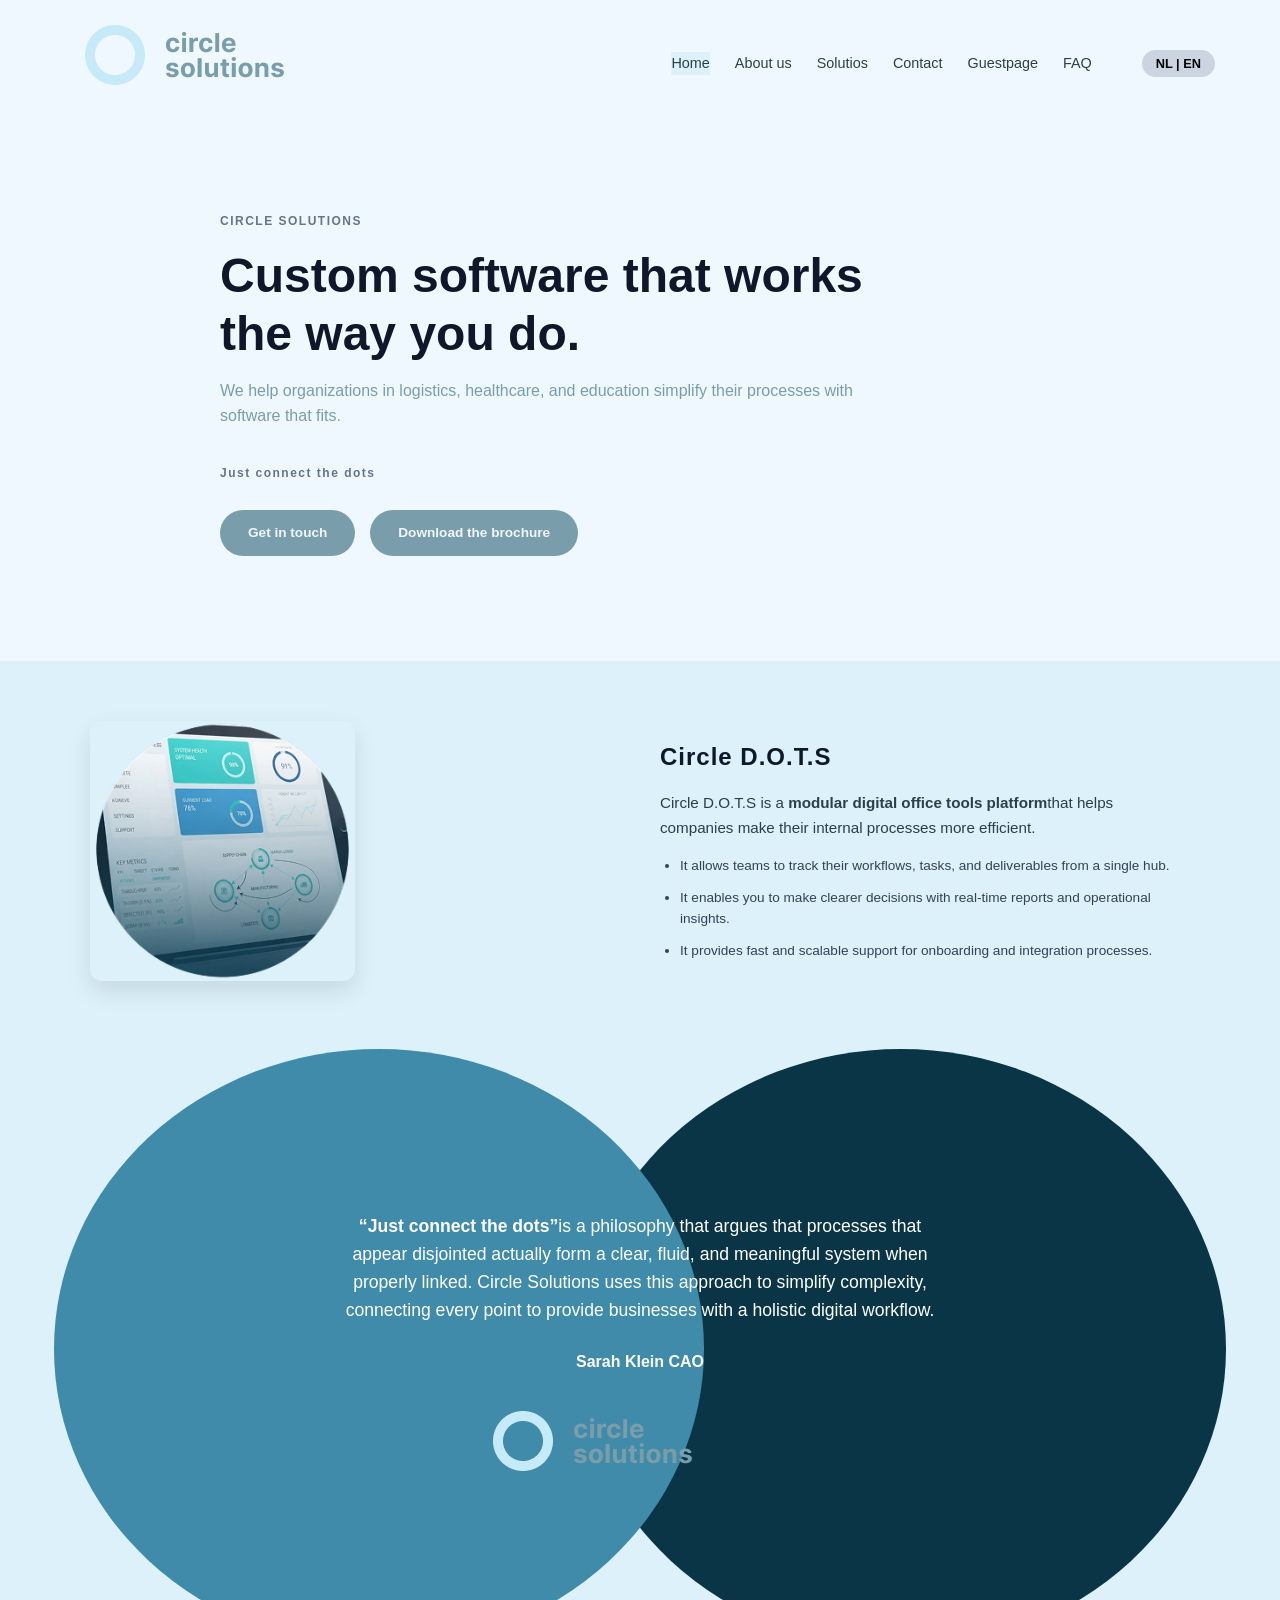
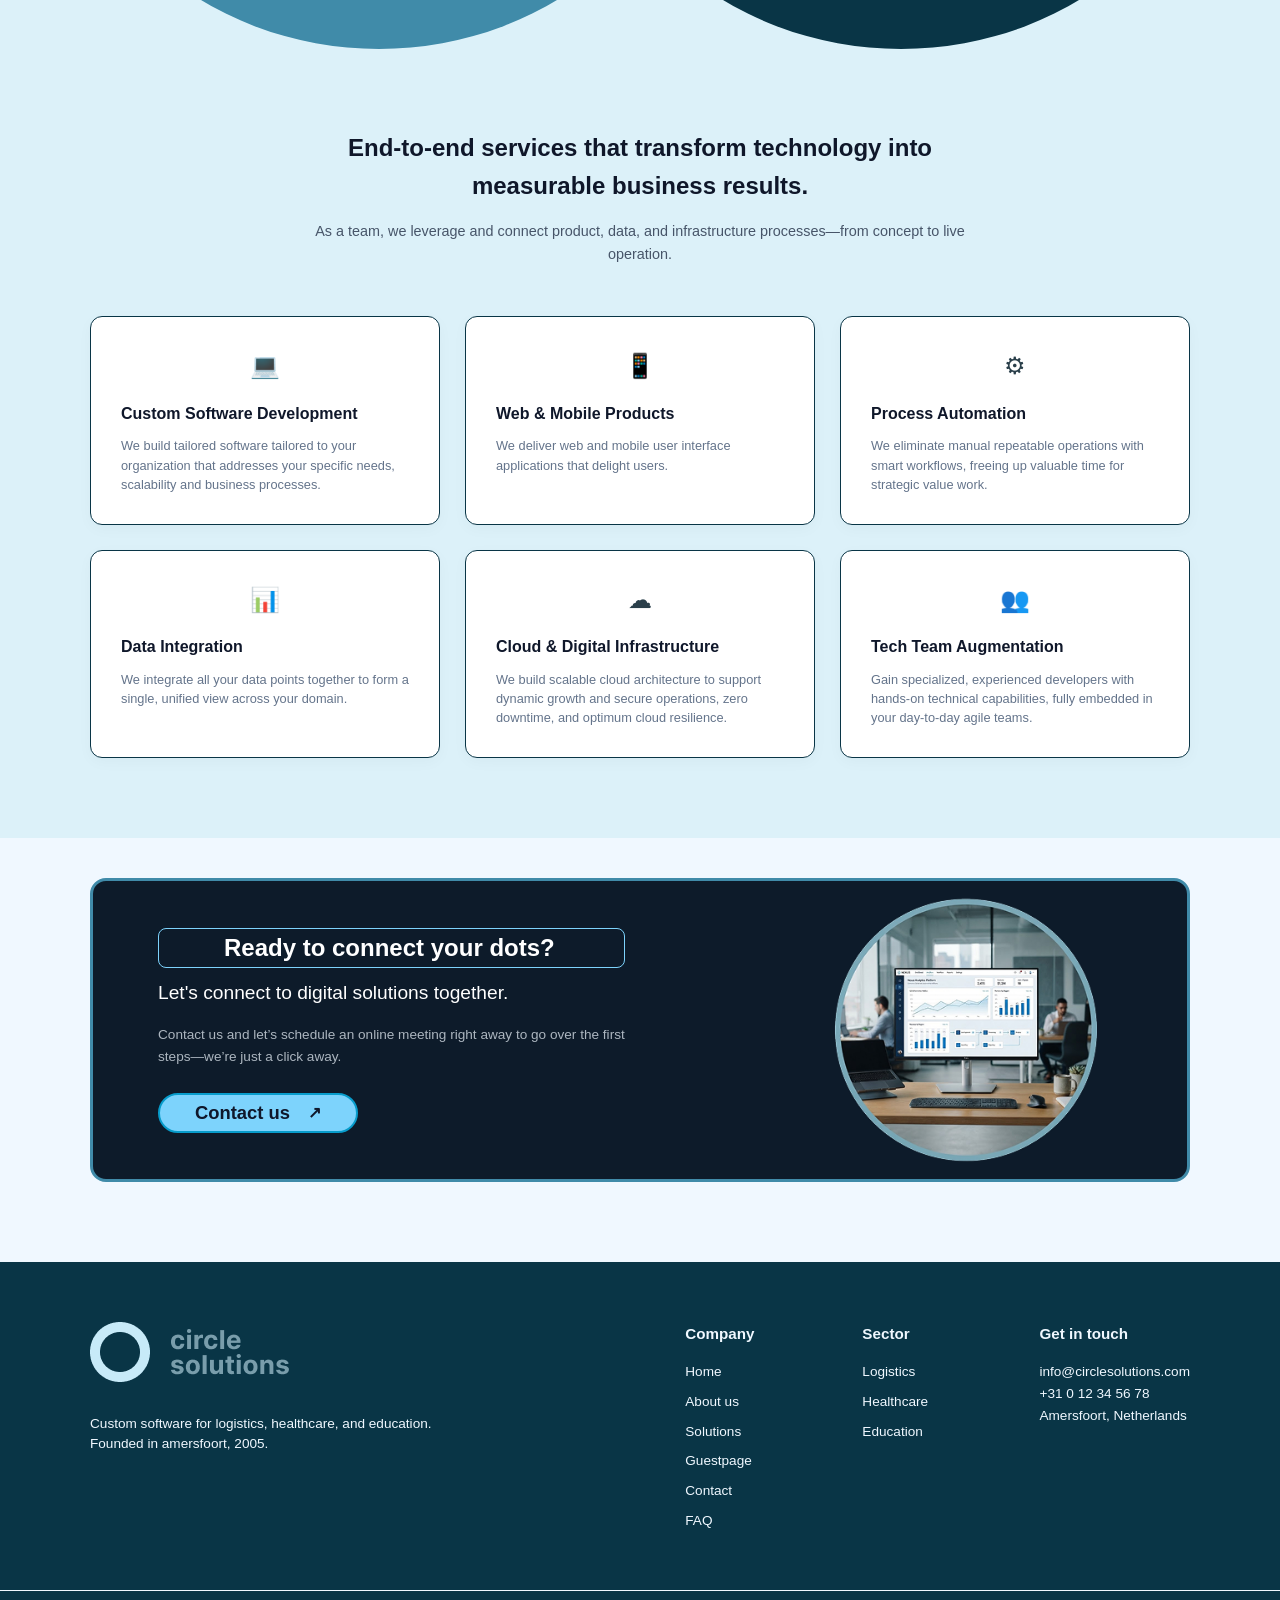
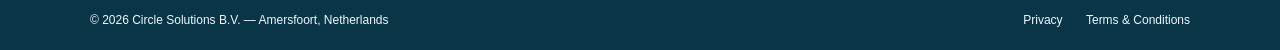
==== index.html @ 979a5e02 "cssupdate" ====
<!doctype html>
<html lang="en">
  <head>
    <meta charset="UTF-8" />
    <meta name="viewport" content="width=device-width, initial-scale=1.0" />
    <title>Circle Solutions-Home</title>
    <link rel="stylesheet" href="css/style.css">
    
  </head>
  <body>
    <!-- NAVBAR -->
     <header class="navbar">
<div class="nav-container">
<a href="index.html" class="logo">
    <img src="LOGO.png" alt="" class="logo-img">
</a>

    <nav class="nav-links">
        <a href="index.html" class="active">Home</a>
        <a href="about.html">About us</a>
        <a href="solutions.html">Solutios</a>
        <a href="contact.html">Contact</a>
        <a href="guestbook.html">Guestpage</a>
        <a href="faq.html">FAQ</a>
        <br>
        <button class="btn-lang"> NL | EN </button>
</nav>
</div>
     </header>

<!-- HERO SECTION -->
  <section class="hero">
    
    <div class="container hero-container">
      <span class="sub-title">CIRCLE SOLUTIONS</span>
      <h1>Custom software that works <br> the way you do.</h1>
      <p>We help organizations in logistics, healthcare, and education simplify their processes with software that fits.</p><span class="sub-title">Just connect the dots</span>
      <BR></BR>
      <div class="hero-buttons">
        <a href="contact.html" class="btn btn-primary">Get in touch</a>
        <a href="#" class="btn btn-secondary">Download the brochure</a>
      </div>
      
    </div>
  </section>
 <br>

  <!-- CIRCLE D.O.T.S. SECTION -->

  <section class="dots-section">
  <div class="container grid-2">
  <div class="dots-image">
  <img src="DOT.png" alt="">
</div>
<div class="dots-content">
    <h2>Circle D.O.T.S</h2>
    <p class="lead">Circle D.O.T.S is a  <strong>modular digital office tools platform</strong>that helps companies make their internal processes more efficient.</p>
    <ul>
        <li>It allows teams to track their workflows, tasks, and deliverables from a single hub.</li>
        <li>It enables you to make clearer decisions with real-time reports and operational insights.</li>
        <li>It provides fast and scalable support for onboarding and integration processes.</li>
    </ul>
</div>
</div>
</section>

<!-- QUOTE SECTION   -->
 <section class="quote-container">
    <!-- 2 büyük daire -->
    <div class="circle circle-left"></div>
       <div class="circle circle-right"></div>

            <div class="quote-content">
                <p class="quote-text">
                    <strong>“Just connect the dots”</strong>is a philosophy that argues that processes that appear disjointed actually form a clear, fluid, and meaningful system when properly linked. Circle Solutions uses this approach to simplify complexity, connecting every point to provide businesses with a holistic digital workflow.
                </p>

                <div class="quote-author">
                    <span class="author-name">Sarah Klein CAO</span>
                        <br>
                        <img src="LOGO.png" alt="">
                    </div>
                </div>
            </div>
 </section>

<!-- SERVICES SECTION        unicode...-->
  <section class="services-section">
    <div class="container">
      <div class="section-header">
        <h2>End-to-end services that transform technology into measurable business results.</h2>
        <p>As a team, we leverage and connect product, data, and infrastructure processes—from concept to live operation.</p>
        </div>

        <div class="services-grid">
        <div class="service-card">
            <div class="card-icon"> &#128187; </div>
            <h3>Custom Software Development</h3>
            <p>We build tailored software tailored to your organization that addresses your specific needs, scalability and business processes.</p>
             </div>

             <div class="service-card">
            <div class="card-icon"> &#128241; </div>
            <h3>Web & Mobile Products</h3>
            <p>We deliver web and mobile user interface applications that delight users.</p>
             </div>

             <div class="service-card">
            <div class="card-icon"> &#9881; </div>
            <h3>Process Automation</h3>
            <p>We eliminate manual repeatable operations with smart workflows, freeing up valuable time for strategic value work.</p>
             </div>

             <div class="service-card">
            <div class="card-icon"> &#128202; </div>
            <h3>Data Integration</h3>
            <p>We integrate all your data points together to form a single, unified view across your domain.</p>
             </div>


             <div class="service-card">
            <div class="card-icon"> &#9729; </div>
            <h3>Cloud & Digital Infrastructure</h3>
            <p>We build scalable cloud architecture to support dynamic growth and secure operations, zero downtime, and optimum cloud resilience.</p>
             </div>

             <div class="service-card">
            <div class="card-icon"> &#128101; </div>
            <h3>Tech Team Augmentation</h3>
            <p>Gain specialized, experienced developers with hands-on technical capabilities, fully embedded in your day-to-day agile teams.</p>
             </div>
      </div>
    </div>

  </section>
<!-- CTA BANNER SECTION -->
 <section class="cta-section">
    <div class="container">
      <div class="cta-card">
        <div class="cta-content">
            <h2>Ready to connect your dots?</h2>
            <h3>Let's connect to digital solutions together.</h3>
            <p>Contact us and let’s schedule an online meeting right  away to go over the first steps—we’re just a click away.</p>
            <a href="contact.html" class="contact-btn">
  <span>Contact us</span>
  <span class="arrow">↗</span>
</a>
</div>
        <div class="cta-image">
            <img src="Ürün arayüzü.png" alt="">
            </div>
            </div>
            </div>
 </section>

 <!-- FOOTER -->

 <footer class="footer">
    <div class="container footer-grid">
      <div class="footer-brand">
        <div class="logo light">
          <span class="logo-icon"></span><img src="LOGO.png" alt="">
        </div>
        <p>Custom software for logistics, healthcare, and education. <br>Founded in amersfoort, 2005.</p>
      </div>
      <div class="footer-col">
        <h4>Company</h4>
        <ul>
          <li><a href="index.html">Home</a></li>
          <li><a href="about.html">About us</a></li>
          <li><a href="solutions.html">Solutions</a></li>
          <li><a href="guestpage.html">Guestpage</a></li>
          <li><a href="contact.html">Contact</a></li>
          <li><a href="faq.html">FAQ</a></li>
        </ul>
      </div>
      <div class="footer-col">
        <h4>Sector</h4>
        <ul>
          <li><a href="solutions.html">Logistics</a></li>
          <li><a href="solutions.html">Healthcare</a></li>
          <li><a href="solutions.html">Education</a></li>
        </ul>
      </div>
      <div class="footer-col">
        <h4>Get in touch</h4>
        <p>info@circlesolutions.com</p>
        <p>+31 0 12 34 56 78</p>
        <p>Amersfoort, Netherlands</p>
      </div>
    </div>
    <div class="footer-bottom">
      <div class="container flex-between">
        <p>&copy; 2026 Circle Solutions B.V. — Amersfoort, Netherlands</p>
        <div class="legal-links">
          <a href="privacy.html">Privacy</a>
          <a href="terms.html">Terms & Conditions</a>
        </div>
      </div>
    </div>
  </footer>


  </body>
</html>
---- css/style.css ----
*{
    margin: 0;
    padding: 0;
    box-sizing: border-box;
    
}

body{
    font-family:'Gill Sans', 'Gill Sans MT', Calibri, 'Trebuchet MS', sans-serif ;
    /* --- calibri--- */
    background-color:  aliceblue;
    color: #2A3F4A;
    line-height: 1.6;
    
    
}

.container {
    max-width: 1140px;
    margin: 0 auto;
    padding: 0 20px;

}
a {
    text-decoration: none;
    color: #2A3F4A ;
}

ul {
    list-style: none;
}

/* --- NAVBAR --- */

.navbar{
    background-color: aliceblue;
    padding : 25px 65px ;

}

.nav-container {
    display: flex;
    justify-content: space-between;
    align-items: center;
}

.logo {
    font-weight: 1000;
    font-size: 1.2rem;
    color :black ;
}

.logo-img {
   margin-left: 20px;
   
}

.nav-links {
    display: flex;
    align-items: center;
    gap: 25px;
}

.nav-links a {
    font-size: 0.9rem ;
    font-weight: 500;
    color:#2A3F4A ;
    transition: color 0.2s;
}

.nav-links a.active, 
.nav-links a:hover {
  background-color: rgb(220 241 249 );
  border-radius: 10;
  
}

.btn-lang {
  background: #cbd5e1;
  border: none;
  padding: 6px 14px;
  border-radius: 20px;
  font-size: 0.8rem;
  cursor: pointer;
  font-weight: 600;
}

/* --- HERO SECTION --- */
.hero {
    position: relative;
    width: 100%;
    min-height: 500px; /* Alanın sıkışmaması için yükseklik verdik */
    background: url('BACKG.png') no-repeat center center / cover;
    display: flex;
    flex-direction: column;
    justify-content: center;
    align-items: center; 
    color: #2A3F4A; 
    text-align: left; 
    padding: 80px 100px; 
}
.hero-container {
  max-width: 700px;
  margin-left: 100px; /* Görseldeki sol hizalamaya uygun */
}

.sub-title {
  font-size: 0.75rem;
  letter-spacing: 1.5px;
  color: #64748b;
  font-weight: 600;
}

.hero h1 {
    font-size: 3rem;
  font-weight: 1200;
  line-height: 1.2;
  margin: 15px 0;
  color: #0f172a;
}

.hero p {
  font-size: 1rem;
  color: #799DAB;
  margin-bottom: 30px;
}

.hero-buttons {
  display: flex;
  gap: 15px;
}

.btn {
  display: inline-block;
  padding: 12px 28px;
  border-radius: 25px;
  font-size: 0.85rem;
  font-weight: 700;
  transition: all 0.2s;
  background-color: #799DAB;
  color: aliceblue;
}



.btn:hover {
  background-color: #093546;
}

/* --- CIRCLE D.O.T.S. SECTION --- */
.dots-section {
  padding: 60px 0;
  background-color: rgb(220 241 249 );
  
}

.grid-2 {
  display: grid;
  grid-template-columns: 1fr 1fr;
  gap: 40px;
  align-items: center;
}

.dots-image img {
  width: 50%;
  border-radius: 12px;
  box-shadow: 0 10px 25px rgba(0,0,0,0.1);
}

.dots-content h2 {
  font-size: 1.5rem;
  font-weight: 800;
  letter-spacing: 1px;
  margin-bottom: 15px;
  color: #0f172a;
}

.dots-content .lead {
  font-size: 0.95rem;
  margin-bottom: 15px;
}
.dots-content ul {
  list-style-type: disc;
  padding-left: 20px;
}

.dots-content li {
  font-size: 0.85rem;
  margin-bottom: 10px;
  color: #334155;
}

/* --- QUOTE SECTION --- */

.quote-container {
    position: relative;
    width: 100%;
    min-height: 600px;
    display: flex;
    justify-content: center;
    align-items: center;
    overflow: hidden;
    padding: 80px 0;
    background-color: rgb(220 241 249 );
}
/* --- ortak --- */
.quote-container .circle {
    position: absolute;
    width: 650px;
    height: 600px;
    border-radius: 50%;
    top: 50%;
    transform: translateY(-50%);
}

.circle-left{
    background-color:#093546;
   left: 45%;
    transform: translate(-58%, -50%); 
    z-index: 1;
}

.circle-right{
    background-color:#408BA9;
   right: 45%;
    transform: translate(-42%, -50%); 
    z-index: 1;
}

.quote-content {
    position: relative;
    z-index: 2;
    max-width: 650px;
    text-align: center;
    color: #ffffff;
    padding: 0 20px;
}

.quote-text {
    font-size: 1.1rem;
    line-height: 1.6;
    margin-bottom: 25px;
}

.quote-author {
    margin-top: 15px;
}

.author-name {
    font-weight: bold;
    display:block;
    margin-bottom: 10px;
}


/* --- SERVICES SECTION --- */

.services-section {
  padding: 80px 0;
  background-color: rgb(220 241 249 );
  
}

.section-header {
  text-align: center;
  max-width: 700px;
  margin: 0 auto 50px;
}

.section-header h2 {
  font-size: 1.5rem;
  font-weight: 700;
  color: #0f172a;
  margin-bottom: 15px;
}

.section-header p {
  font-size: 0.9rem;
  color: #475569;
}

.services-grid {
  display: grid;
  grid-template-columns: repeat(3, 1fr);
  gap: 25px;
  
}

.service-card {
  background-color: #ffffff;
  padding: 30px;
  border-radius: 12px;
  box-shadow: 0 4px 15px rgba(0,0,0,0.03);
  border: 1px solid #093546;
}

.card-icon {
  font-size: 1.5rem;
  margin-bottom: 15px;
  justify-content: center;
  display: flex;
}

.service-card h3 {
  font-size: 1rem;
  font-weight: 700;
  margin-bottom: 10px;
  color: #0f172a;
}

.service-card p {
  font-size: 0.8rem;
  color: #64748b;
  line-height: 1.5;
}

/* --- CTA BANNER SECTION --- */

.cta-section {
  padding: 40px 0 80px;
}

.cta-card {
  background-color: #0d1b2a;
  color: #ffffff;
  border-radius: 16px;
  display: grid;
  grid-template-columns: 1fr 1fr;
  gap: 30px;
  align-items: center;
  border: 3px solid  #408BA9;
}
.cta-content{
    margin-left: 65px;
}
.cta-content h2 {
  font-size: 1.5rem;
  margin-bottom: 10px;
  border: 1px solid #7dd3fc;
  border-radius: 8px;
  padding-left: 65px;
}

.cta-content h3 {
  font-size: 1.2rem;
  font-weight: 400;
  margin-bottom: 15px;
}

.cta-content p {
  font-size: 0.85rem;
  color: aliceblue;
  opacity: 70%;
  margin-bottom: 25px;
}

.cta-image{
   
  display: flex;
 justify-content: flex-end;
 align-items: center;
 padding: 10px;
}
.cta-image img {
   width: 55%;
object-fit: cover;
margin-right: 70px;/* ---left img --- */
  
}

.contact-btn {
display: inline-flex;
align-items: center;
justify-content: space-between;
width: 200px;
height: 40px;
padding: 0 35px;
background-color: #7dd3fc;
border-radius: 30px;
color:#0f172a;
font-size: 1.15rem;
font-weight: bold;
text-decoration: none;
box-sizing: border-box;
border: 2px solid #079CCB;

}


.contact-btn .arrow {
  font-size: 1rem;
  font-weight: bold;
  
}
/* --- FOOTER --- */
.footer {
  background-color: #093546;
  color: aliceblue;
  padding: 60px 0  20px;
  font-size: 0.85rem;
}

.footer-grid {
  display: grid;
  grid-template-columns: 3fr 0.8fr 0.8fr 0fr;
  gap: 25px;
  margin-bottom: 50px;
}

.footer-brand .logo {
  color: aliceblue
  ;
  margin-bottom: 15px;
}

.footer-brand p {
  color:aliceblue;
  line-height: 1.5;
}

.footer-col a{
    color: aliceblue; 
}
.footer-col h4 {
  color: aliceblue;
  margin-bottom: 15px;
  font-size: 0.95rem;
}

.footer-col ul li {
  margin-bottom: 8px;
}

.footer-col a:hover {
  text-decoration: underline;
}

.footer-bottom {
  border-top: 1px solid aliceblue;
  padding-top: 20px;
}

.flex-between {
  display: flex;
  justify-content: space-between;
  align-items: center;
  color: aliceblue;
  font-size: 0.75rem;
}

.legal-links a {
  margin-left: 20px;
  color: aliceblue;
}

.legal-links a:hover {
  color: aliceblue;
}

/* RESPONSIVE DESIGN */
@media (max-width: 900px) {
  .grid-2, 
  .services-grid, 
  .cta-card, 
  .footer-grid {
    grid-template-columns: 1fr;
  }

  .hero-container {
    margin-left: 0;
  }

  .quote-card {
    border-radius: 20px;
    padding: 40px 20px;
  }
}
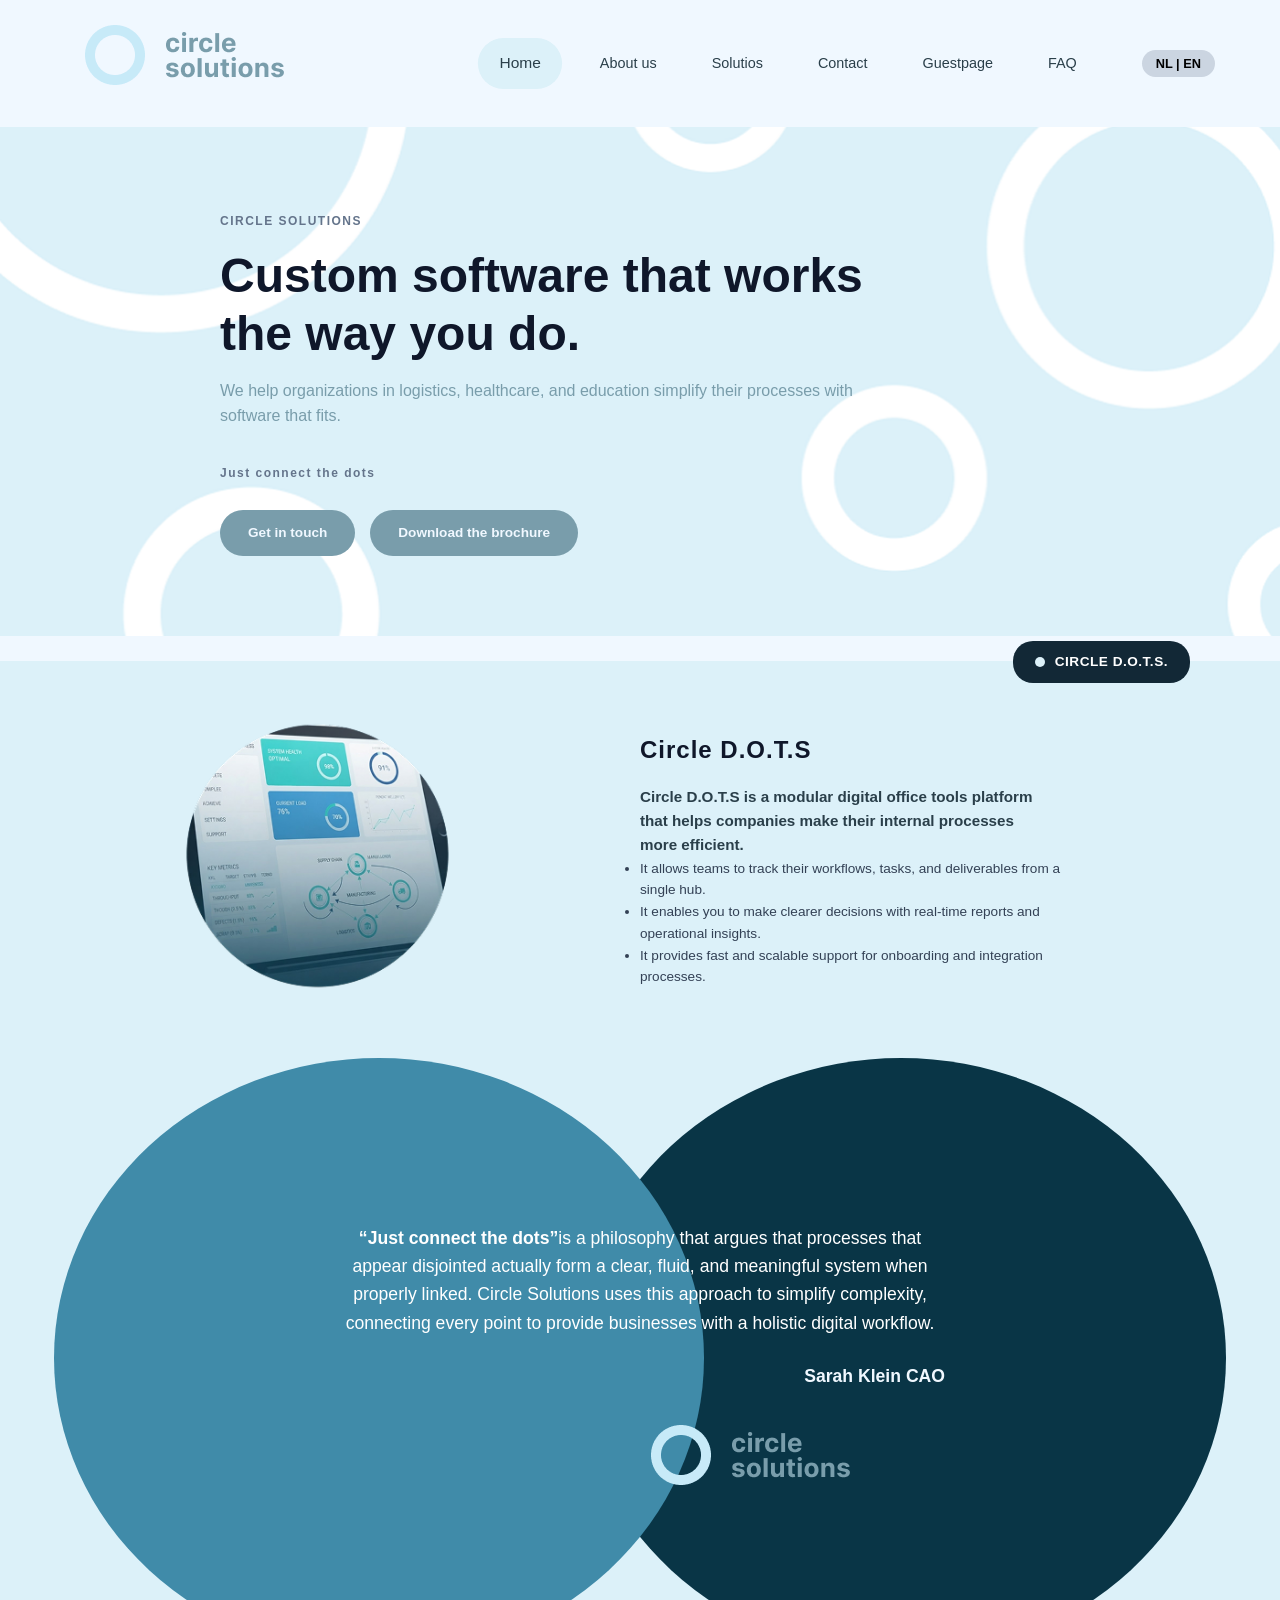
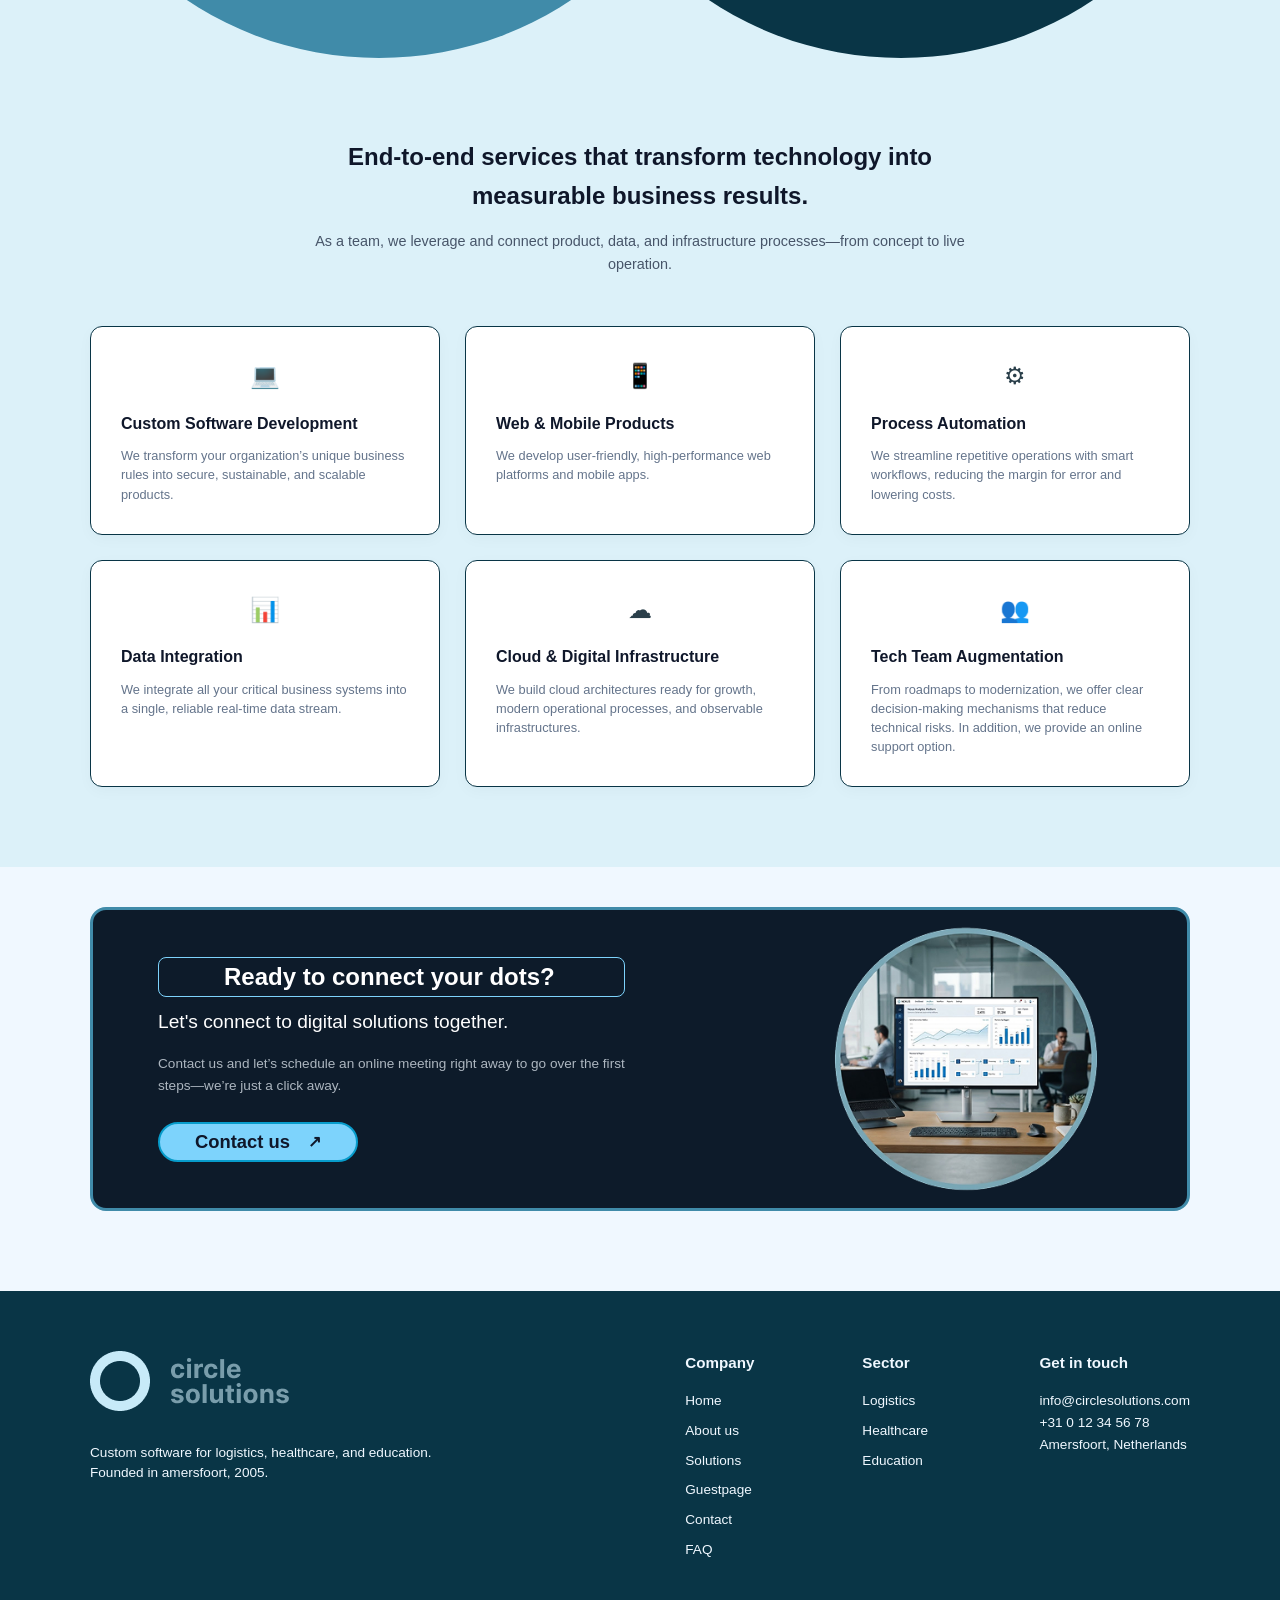
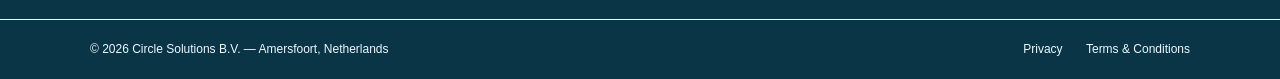
==== commit 3b789ffe: "navandbage" ====
--- a/index.html
+++ b/index.html
@@ -12,7 +12,7 @@
      <header class="navbar">
 <div class="nav-container">
 <a href="index.html" class="logo">
-    <img src="LOGO.png" alt="" class="logo-img">
+    <img src="images/LOGO.png" alt="" class="logo-img">
 </a>
 
     <nav class="nav-links">
@@ -49,12 +49,18 @@
 
   <section class="dots-section">
   <div class="container grid-2">
+    
+    <span class="badge">
+  <span class="dot"></span>
+  CIRCLE D.O.T.S.
+</span>
+
   <div class="dots-image">
-  <img src="DOT.png" alt="">
+  <img src="images/DOT.png" alt="">
 </div>
 <div class="dots-content">
     <h2>Circle D.O.T.S</h2>
-    <p class="lead">Circle D.O.T.S is a  <strong>modular digital office tools platform</strong>that helps companies make their internal processes more efficient.</p>
+    <p class="lead">  <strong> Circle D.O.T.S is a modular digital office tools platform that helps companies make their internal processes more efficient.</strong></p>
     <ul>
         <li>It allows teams to track their workflows, tasks, and deliverables from a single hub.</li>
         <li>It enables you to make clearer decisions with real-time reports and operational insights.</li>
@@ -78,7 +84,7 @@
                 <div class="quote-author">
                     <span class="author-name">Sarah Klein CAO</span>
                         <br>
-                        <img src="LOGO.png" alt="">
+                        <img src="images/LOGO.png" alt="">
                     </div>
                 </div>
             </div>
@@ -96,38 +102,38 @@
         <div class="service-card">
             <div class="card-icon"> &#128187; </div>
             <h3>Custom Software Development</h3>
-            <p>We build tailored software tailored to your organization that addresses your specific needs, scalability and business processes.</p>
+            <p>We transform your organization’s unique business rules into secure, sustainable, and scalable products.</p>
              </div>
 
              <div class="service-card">
             <div class="card-icon"> &#128241; </div>
             <h3>Web & Mobile Products</h3>
-            <p>We deliver web and mobile user interface applications that delight users.</p>
+            <p>We develop user-friendly, high-performance web platforms and mobile apps.</p>
              </div>
 
              <div class="service-card">
             <div class="card-icon"> &#9881; </div>
             <h3>Process Automation</h3>
-            <p>We eliminate manual repeatable operations with smart workflows, freeing up valuable time for strategic value work.</p>
+            <p>We streamline repetitive operations with smart workflows, reducing the margin for error and lowering costs.</p>
              </div>
 
              <div class="service-card">
             <div class="card-icon"> &#128202; </div>
             <h3>Data Integration</h3>
-            <p>We integrate all your data points together to form a single, unified view across your domain.</p>
+            <p>We integrate all your critical business systems into a single, reliable real-time data stream.</p>
              </div>
 
 
              <div class="service-card">
             <div class="card-icon"> &#9729; </div>
             <h3>Cloud & Digital Infrastructure</h3>
-            <p>We build scalable cloud architecture to support dynamic growth and secure operations, zero downtime, and optimum cloud resilience.</p>
+            <p>We build cloud architectures ready for growth, modern operational processes, and observable infrastructures.</p>
              </div>
 
              <div class="service-card">
             <div class="card-icon"> &#128101; </div>
             <h3>Tech Team Augmentation</h3>
-            <p>Gain specialized, experienced developers with hands-on technical capabilities, fully embedded in your day-to-day agile teams.</p>
+            <p>From roadmaps to modernization, we offer clear decision-making mechanisms that reduce technical risks. In addition, we provide an online support option.</p>
              </div>
       </div>
     </div>
@@ -147,7 +153,7 @@
 </a>
 </div>
         <div class="cta-image">
-            <img src="Ürün arayüzü.png" alt="">
+            <img src="images/Ürün arayüzü.png" alt="">
             </div>
             </div>
             </div>
@@ -159,7 +165,7 @@
     <div class="container footer-grid">
       <div class="footer-brand">
         <div class="logo light">
-          <span class="logo-icon"></span><img src="LOGO.png" alt="">
+          <span class="logo-icon"></span><img src="images/LOGO.png" alt="">
         </div>
         <p>Custom software for logistics, healthcare, and education. <br>Founded in amersfoort, 2005.</p>
       </div>
--- a/css/style.css
+++ b/css/style.css
@@ -66,12 +66,17 @@
     font-weight: 500;
     color:#2A3F4A ;
     transition: color 0.2s;
+    padding: 8px 15px; 
+  transition: all 0.2s ease;
+   border-radius: 40px;
 }
 
 .nav-links a.active, 
 .nav-links a:hover {
   background-color: rgb(220 241 249 );
-  border-radius: 10;
+  transform: scale(1.08);
+  transition: all 0.2s ease;
+  padding: 12px 20px;
   
 }
 
@@ -89,8 +94,8 @@
 .hero {
     position: relative;
     width: 100%;
-    min-height: 500px; /* Alanın sıkışmaması için yükseklik verdik */
-    background: url('BACKG.png') no-repeat center center / cover;
+    min-height: 500px; /* Alanın sıkışmaması için yükseklik */
+    background: url('../images/BACKG.png') no-repeat center center / cover;
     display: flex;
     flex-direction: column;
     justify-content: center;
@@ -101,7 +106,7 @@
 }
 .hero-container {
   max-width: 700px;
-  margin-left: 100px; /* Görseldeki sol hizalamaya uygun */
+  margin-left: 100px; 
 }
 
 .sub-title {
@@ -154,17 +159,56 @@
   
 }
 
+
+.dots-section .container.grid-2 {
+  position: relative;
+}
+
+.dots-section .badge {
+  position: absolute;
+  top: -80px;
+  right: 20px;
+  z-index: 5;
+}
+
+.badge {
+  display: inline-flex;
+  align-items: center;
+  gap: 10px; 
+  background-color: #122836; 
+  color: #ffffff;
+  font-weight: 700;
+  font-size: 0.85rem;
+  letter-spacing: 0.5px;
+  padding: 10px 22px;
+  border-radius: 20px; 
+  width: fit-content;
+}
+
+/* Little point */
+
+.badge .dot {
+  width: 10px;
+  height: 10px;
+  background-color: rgb(220 241 249 ); 
+  border-radius: 50%; 
+  display: inline-block;
+}
+
 .grid-2 {
   display: grid;
   grid-template-columns: 1fr 1fr;
-  gap: 40px;
+  gap: 0px;
   align-items: center;
 }
+
 
 .dots-image img {
   width: 50%;
   border-radius: 12px;
-  box-shadow: 0 10px 25px rgba(0,0,0,0.1);
+  margin-left: 90px;
+  justify-content: flex-start;
+  
 }
 
 .dots-content h2 {
@@ -173,21 +217,23 @@
   letter-spacing: 1px;
   margin-bottom: 15px;
   color: #0f172a;
+  margin-right: 150px;
 }
 
 .dots-content .lead {
   font-size: 0.95rem;
-  margin-bottom: 15px;
+  margin-right: 150px;
 }
 .dots-content ul {
   list-style-type: disc;
-  padding-left: 20px;
+  padding-left: 0px;
+  margin-right: 100px;
 }
 
 .dots-content li {
   font-size: 0.85rem;
-  margin-bottom: 10px;
   color: #334155;
+ 
 }
 
 /* --- QUOTE SECTION --- */
@@ -243,13 +289,29 @@
 }
 
 .quote-author {
-    margin-top: 15px;
-}
+  margin-top: 20px;
+  display: flex;
+  flex-direction: column;  
+  align-items: flex-end;   
+  text-align: right;
+}
+
 
 .author-name {
     font-weight: bold;
     display:block;
     margin-bottom: 10px;
+    color: aliceblue;
+    font-size: 1.1rem;
+}
+
+
+.author-logo {
+  max-width: 100px;  
+  max-height: 30px;      
+  height: auto;
+  display: block;
+  
 }
 
 
@@ -474,4 +536,5 @@
     border-radius: 20px;
     padding: 40px 20px;
   }
+  
 }
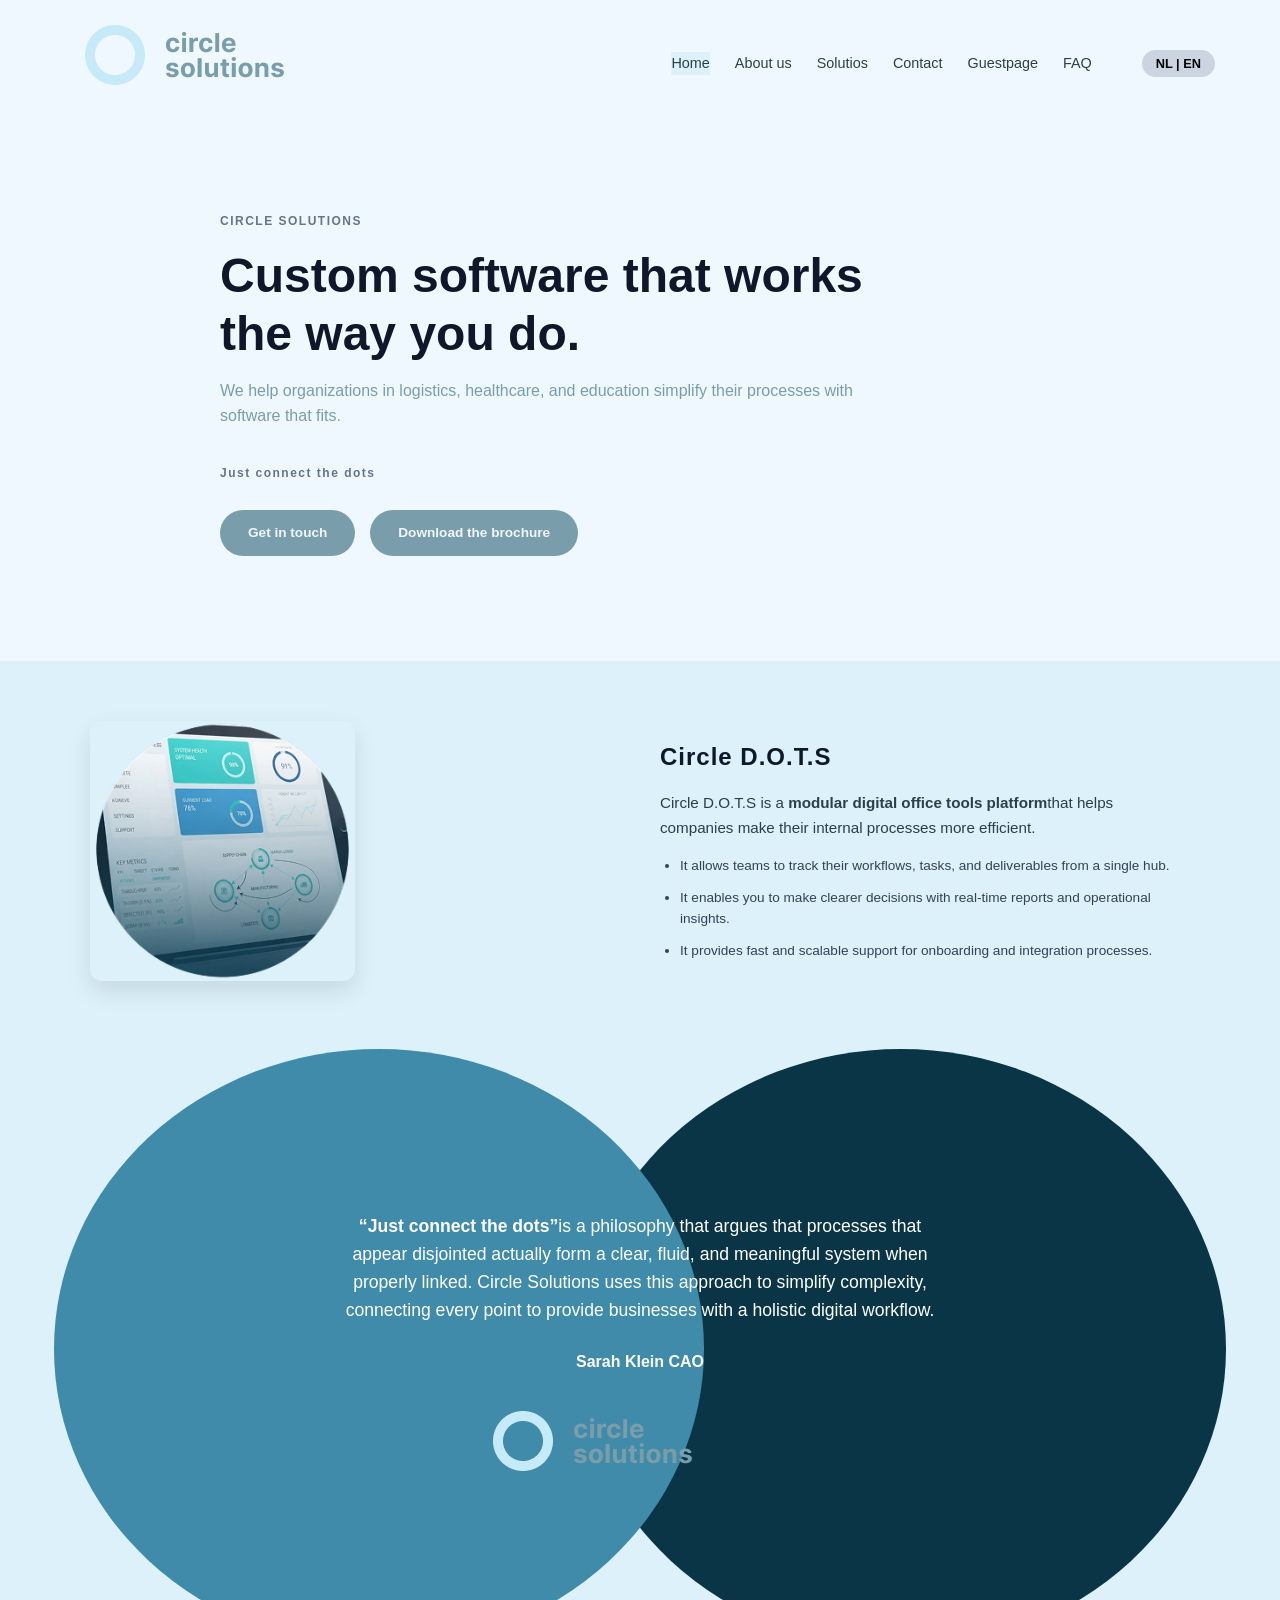
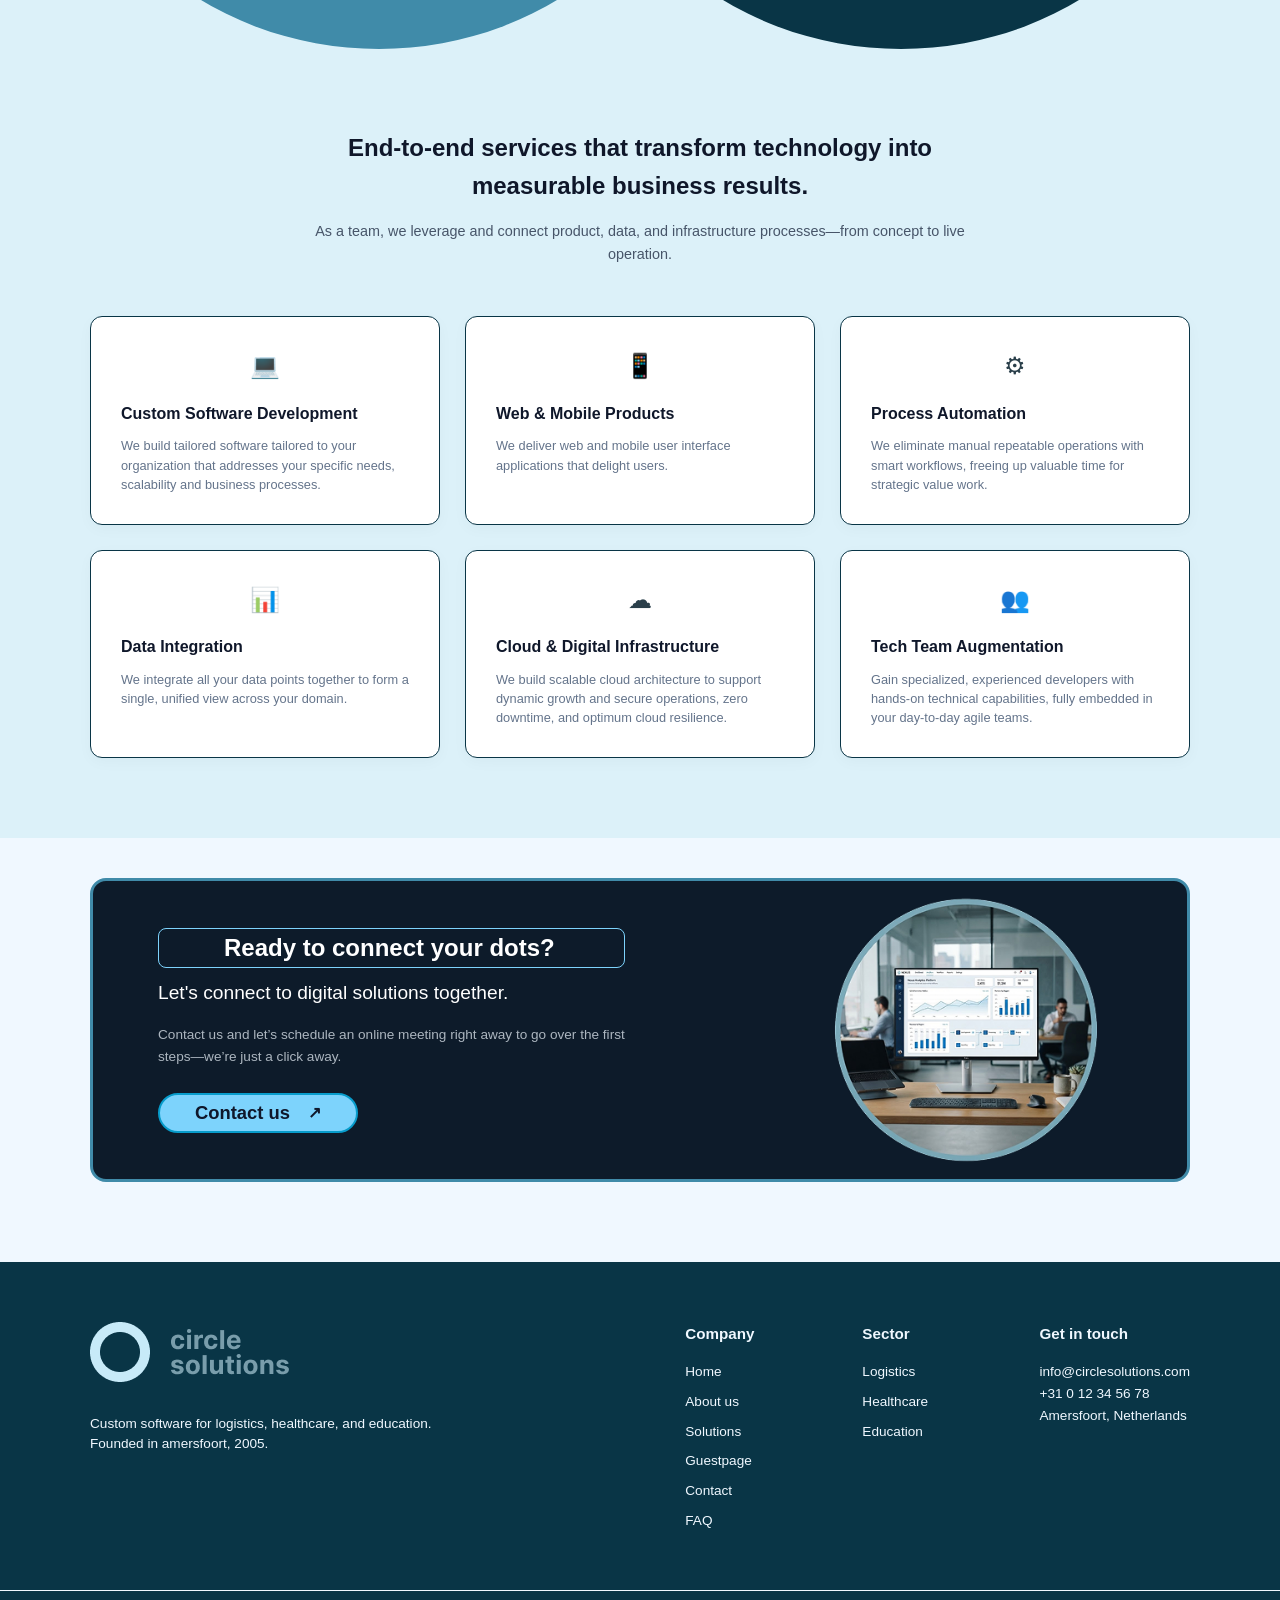
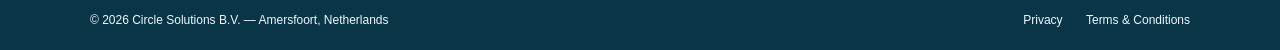
==== commit 79f19546: "Docker setup" ====
--- a/index.html
+++ b/index.html
@@ -12,7 +12,7 @@
      <header class="navbar">
 <div class="nav-container">
 <a href="index.html" class="logo">
-    <img src="images/LOGO.png" alt="" class="logo-img">
+    <img src="LOGO.png" alt="" class="logo-img">
 </a>
 
     <nav class="nav-links">
@@ -49,18 +49,12 @@
 
   <section class="dots-section">
   <div class="container grid-2">
-    
-    <span class="badge">
-  <span class="dot"></span>
-  CIRCLE D.O.T.S.
-</span>
-
   <div class="dots-image">
-  <img src="images/DOT.png" alt="">
+  <img src="DOT.png" alt="">
 </div>
 <div class="dots-content">
     <h2>Circle D.O.T.S</h2>
-    <p class="lead">  <strong> Circle D.O.T.S is a modular digital office tools platform that helps companies make their internal processes more efficient.</strong></p>
+    <p class="lead">Circle D.O.T.S is a  <strong>modular digital office tools platform</strong>that helps companies make their internal processes more efficient.</p>
     <ul>
         <li>It allows teams to track their workflows, tasks, and deliverables from a single hub.</li>
         <li>It enables you to make clearer decisions with real-time reports and operational insights.</li>
@@ -84,7 +78,7 @@
                 <div class="quote-author">
                     <span class="author-name">Sarah Klein CAO</span>
                         <br>
-                        <img src="images/LOGO.png" alt="">
+                        <img src="LOGO.png" alt="">
                     </div>
                 </div>
             </div>
@@ -102,38 +96,38 @@
         <div class="service-card">
             <div class="card-icon"> &#128187; </div>
             <h3>Custom Software Development</h3>
-            <p>We transform your organization’s unique business rules into secure, sustainable, and scalable products.</p>
+            <p>We build tailored software tailored to your organization that addresses your specific needs, scalability and business processes.</p>
              </div>
 
              <div class="service-card">
             <div class="card-icon"> &#128241; </div>
             <h3>Web & Mobile Products</h3>
-            <p>We develop user-friendly, high-performance web platforms and mobile apps.</p>
+            <p>We deliver web and mobile user interface applications that delight users.</p>
              </div>
 
              <div class="service-card">
             <div class="card-icon"> &#9881; </div>
             <h3>Process Automation</h3>
-            <p>We streamline repetitive operations with smart workflows, reducing the margin for error and lowering costs.</p>
+            <p>We eliminate manual repeatable operations with smart workflows, freeing up valuable time for strategic value work.</p>
              </div>
 
              <div class="service-card">
             <div class="card-icon"> &#128202; </div>
             <h3>Data Integration</h3>
-            <p>We integrate all your critical business systems into a single, reliable real-time data stream.</p>
+            <p>We integrate all your data points together to form a single, unified view across your domain.</p>
              </div>
 
 
              <div class="service-card">
             <div class="card-icon"> &#9729; </div>
             <h3>Cloud & Digital Infrastructure</h3>
-            <p>We build cloud architectures ready for growth, modern operational processes, and observable infrastructures.</p>
+            <p>We build scalable cloud architecture to support dynamic growth and secure operations, zero downtime, and optimum cloud resilience.</p>
              </div>
 
              <div class="service-card">
             <div class="card-icon"> &#128101; </div>
             <h3>Tech Team Augmentation</h3>
-            <p>From roadmaps to modernization, we offer clear decision-making mechanisms that reduce technical risks. In addition, we provide an online support option.</p>
+            <p>Gain specialized, experienced developers with hands-on technical capabilities, fully embedded in your day-to-day agile teams.</p>
              </div>
       </div>
     </div>
@@ -153,7 +147,7 @@
 </a>
 </div>
         <div class="cta-image">
-            <img src="images/Ürün arayüzü.png" alt="">
+            <img src="Ürün arayüzü.png" alt="">
             </div>
             </div>
             </div>
@@ -165,7 +159,7 @@
     <div class="container footer-grid">
       <div class="footer-brand">
         <div class="logo light">
-          <span class="logo-icon"></span><img src="images/LOGO.png" alt="">
+          <span class="logo-icon"></span><img src="LOGO.png" alt="">
         </div>
         <p>Custom software for logistics, healthcare, and education. <br>Founded in amersfoort, 2005.</p>
       </div>
@@ -197,7 +191,7 @@
     </div>
     <div class="footer-bottom">
       <div class="container flex-between">
-        <p>&copy; 2026 Circle Solutions B.V. — Amersfoort, Netherlands</p>
+        <p> &copy; 2026 Circle Solutions B.V. — Amersfoort, Netherlands</p>
         <div class="legal-links">
           <a href="privacy.html">Privacy</a>
           <a href="terms.html">Terms & Conditions</a>
--- a/css/style.css
+++ b/css/style.css
@@ -66,17 +66,12 @@
     font-weight: 500;
     color:#2A3F4A ;
     transition: color 0.2s;
-    padding: 8px 15px; 
-  transition: all 0.2s ease;
-   border-radius: 40px;
 }
 
 .nav-links a.active, 
 .nav-links a:hover {
   background-color: rgb(220 241 249 );
-  transform: scale(1.08);
-  transition: all 0.2s ease;
-  padding: 12px 20px;
+  border-radius: 10;
   
 }
 
@@ -94,8 +89,8 @@
 .hero {
     position: relative;
     width: 100%;
-    min-height: 500px; /* Alanın sıkışmaması için yükseklik */
-    background: url('../images/BACKG.png') no-repeat center center / cover;
+    min-height: 500px; /* Alanın sıkışmaması için yükseklik verdik */
+    background: url('BACKG.png') no-repeat center center / cover;
     display: flex;
     flex-direction: column;
     justify-content: center;
@@ -106,7 +101,7 @@
 }
 .hero-container {
   max-width: 700px;
-  margin-left: 100px; 
+  margin-left: 100px; /* Görseldeki sol hizalamaya uygun */
 }
 
 .sub-title {
@@ -159,56 +154,17 @@
   
 }
 
-
-.dots-section .container.grid-2 {
-  position: relative;
-}
-
-.dots-section .badge {
-  position: absolute;
-  top: -80px;
-  right: 20px;
-  z-index: 5;
-}
-
-.badge {
-  display: inline-flex;
-  align-items: center;
-  gap: 10px; 
-  background-color: #122836; 
-  color: #ffffff;
-  font-weight: 700;
-  font-size: 0.85rem;
-  letter-spacing: 0.5px;
-  padding: 10px 22px;
-  border-radius: 20px; 
-  width: fit-content;
-}
-
-/* Little point */
-
-.badge .dot {
-  width: 10px;
-  height: 10px;
-  background-color: rgb(220 241 249 ); 
-  border-radius: 50%; 
-  display: inline-block;
-}
-
 .grid-2 {
   display: grid;
   grid-template-columns: 1fr 1fr;
-  gap: 0px;
+  gap: 40px;
   align-items: center;
 }
-
 
 .dots-image img {
   width: 50%;
   border-radius: 12px;
-  margin-left: 90px;
-  justify-content: flex-start;
-  
+  box-shadow: 0 10px 25px rgba(0,0,0,0.1);
 }
 
 .dots-content h2 {
@@ -217,23 +173,21 @@
   letter-spacing: 1px;
   margin-bottom: 15px;
   color: #0f172a;
-  margin-right: 150px;
 }
 
 .dots-content .lead {
   font-size: 0.95rem;
-  margin-right: 150px;
+  margin-bottom: 15px;
 }
 .dots-content ul {
   list-style-type: disc;
-  padding-left: 0px;
-  margin-right: 100px;
+  padding-left: 20px;
 }
 
 .dots-content li {
   font-size: 0.85rem;
+  margin-bottom: 10px;
   color: #334155;
- 
 }
 
 /* --- QUOTE SECTION --- */
@@ -289,29 +243,13 @@
 }
 
 .quote-author {
-  margin-top: 20px;
-  display: flex;
-  flex-direction: column;  
-  align-items: flex-end;   
-  text-align: right;
-}
-
+    margin-top: 15px;
+}
 
 .author-name {
     font-weight: bold;
     display:block;
     margin-bottom: 10px;
-    color: aliceblue;
-    font-size: 1.1rem;
-}
-
-
-.author-logo {
-  max-width: 100px;  
-  max-height: 30px;      
-  height: auto;
-  display: block;
-  
 }
 
 
@@ -536,5 +474,4 @@
     border-radius: 20px;
     padding: 40px 20px;
   }
-  
 }
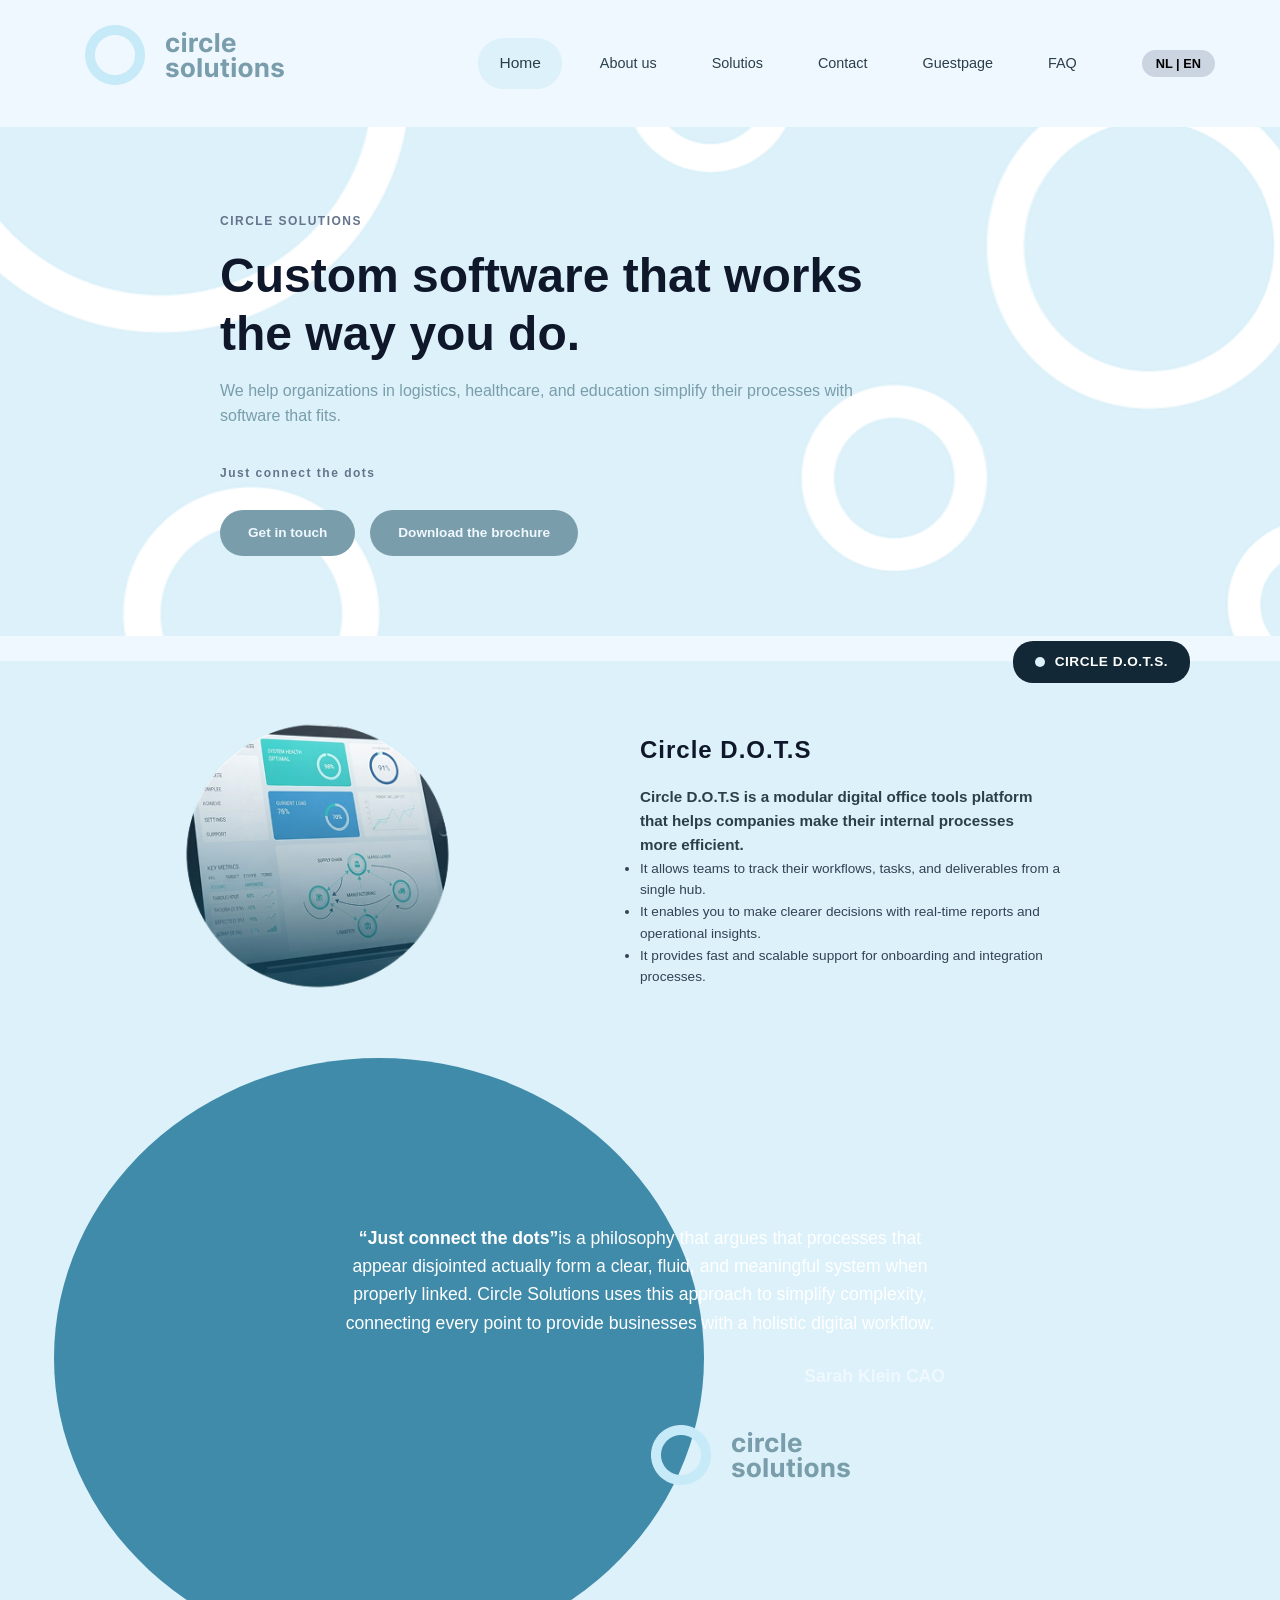
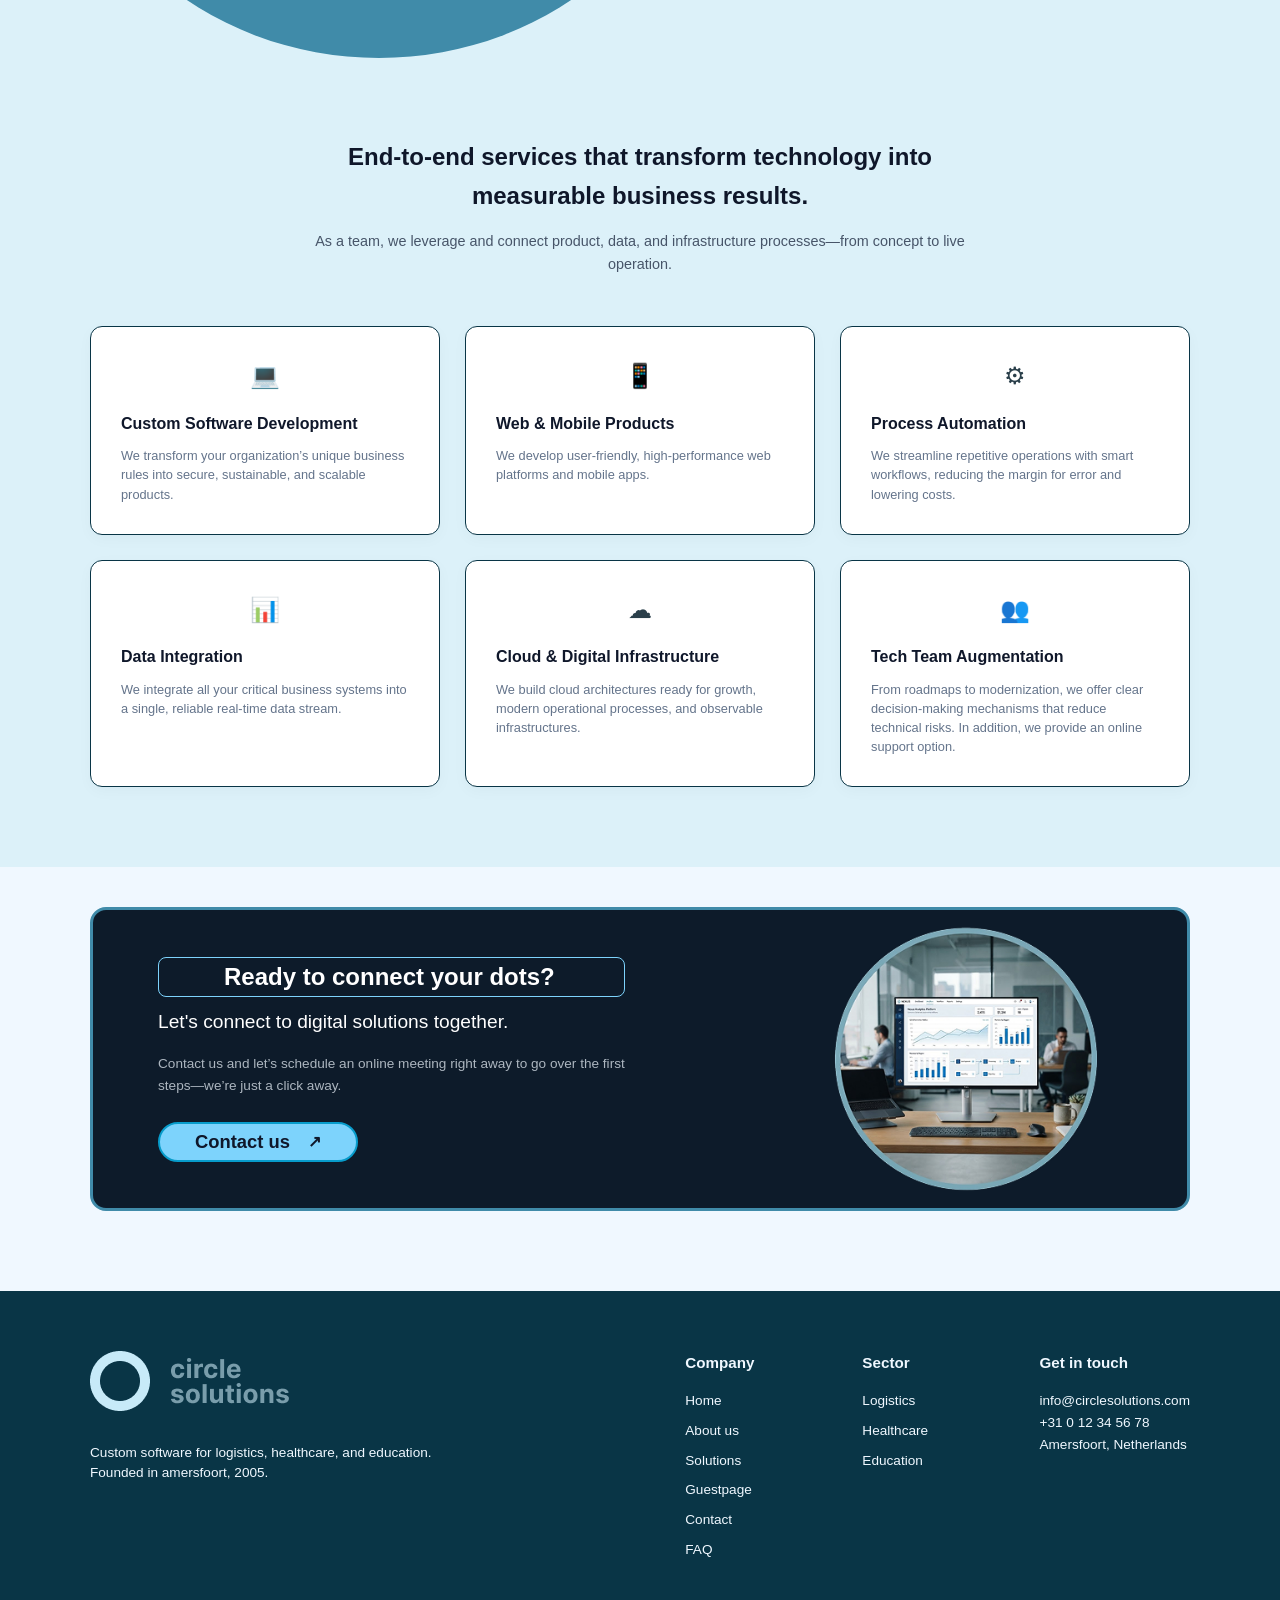
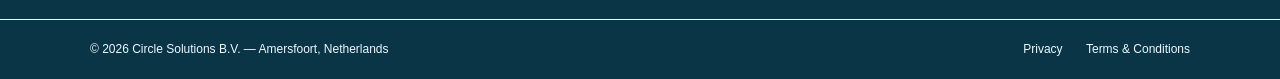
==== commit 0d7a9a5e: "gueststart" ====
--- a/index.html
+++ b/index.html
@@ -11,17 +11,17 @@
     <!-- NAVBAR -->
      <header class="navbar">
 <div class="nav-container">
-<a href="index.html" class="logo">
-    <img src="LOGO.png" alt="" class="logo-img">
+<a href="pages/index.html" class="logo">
+    <img src="images/LOGO.png" alt="" class="logo-img">
 </a>
 
     <nav class="nav-links">
-        <a href="index.html" class="active">Home</a>
-        <a href="about.html">About us</a>
-        <a href="solutions.html">Solutios</a>
-        <a href="contact.html">Contact</a>
-        <a href="guestbook.html">Guestpage</a>
-        <a href="faq.html">FAQ</a>
+        <a href="pages/index.html" class="active">Home</a>
+        <a href="pages/about.html">About us</a>
+        <a href="pages/solutions.html">Solutios</a>
+        <a href="pages/contact.html">Contact</a>
+        <a href="pages/guestbook.php">Guestpage</a>
+        <a href="pages/faq.html">FAQ</a>
         <br>
         <button class="btn-lang"> NL | EN </button>
 </nav>
@@ -37,7 +37,7 @@
       <p>We help organizations in logistics, healthcare, and education simplify their processes with software that fits.</p><span class="sub-title">Just connect the dots</span>
       <BR></BR>
       <div class="hero-buttons">
-        <a href="contact.html" class="btn btn-primary">Get in touch</a>
+        <a href="pages/contact.html" class="btn btn-primary">Get in touch</a>
         <a href="#" class="btn btn-secondary">Download the brochure</a>
       </div>
       
@@ -49,12 +49,18 @@
 
   <section class="dots-section">
   <div class="container grid-2">
+    
+    <span class="badge">
+  <span class="dot"></span>
+  CIRCLE D.O.T.S.
+</span>
+
   <div class="dots-image">
-  <img src="DOT.png" alt="">
+  <img src="images/DOT.png" alt="">
 </div>
 <div class="dots-content">
     <h2>Circle D.O.T.S</h2>
-    <p class="lead">Circle D.O.T.S is a  <strong>modular digital office tools platform</strong>that helps companies make their internal processes more efficient.</p>
+    <p class="lead">  <strong> Circle D.O.T.S is a modular digital office tools platform that helps companies make their internal processes more efficient.</strong></p>
     <ul>
         <li>It allows teams to track their workflows, tasks, and deliverables from a single hub.</li>
         <li>It enables you to make clearer decisions with real-time reports and operational insights.</li>
@@ -78,7 +84,7 @@
                 <div class="quote-author">
                     <span class="author-name">Sarah Klein CAO</span>
                         <br>
-                        <img src="LOGO.png" alt="">
+                        <img src="images/LOGO.png" alt="">
                     </div>
                 </div>
             </div>
@@ -96,38 +102,38 @@
         <div class="service-card">
             <div class="card-icon"> &#128187; </div>
             <h3>Custom Software Development</h3>
-            <p>We build tailored software tailored to your organization that addresses your specific needs, scalability and business processes.</p>
+            <p>We transform your organization’s unique business rules into secure, sustainable, and scalable products.</p>
              </div>
 
              <div class="service-card">
             <div class="card-icon"> &#128241; </div>
             <h3>Web & Mobile Products</h3>
-            <p>We deliver web and mobile user interface applications that delight users.</p>
+            <p>We develop user-friendly, high-performance web platforms and mobile apps.</p>
              </div>
 
              <div class="service-card">
             <div class="card-icon"> &#9881; </div>
             <h3>Process Automation</h3>
-            <p>We eliminate manual repeatable operations with smart workflows, freeing up valuable time for strategic value work.</p>
+            <p>We streamline repetitive operations with smart workflows, reducing the margin for error and lowering costs.</p>
              </div>
 
              <div class="service-card">
             <div class="card-icon"> &#128202; </div>
             <h3>Data Integration</h3>
-            <p>We integrate all your data points together to form a single, unified view across your domain.</p>
+            <p>We integrate all your critical business systems into a single, reliable real-time data stream.</p>
              </div>
 
 
              <div class="service-card">
             <div class="card-icon"> &#9729; </div>
             <h3>Cloud & Digital Infrastructure</h3>
-            <p>We build scalable cloud architecture to support dynamic growth and secure operations, zero downtime, and optimum cloud resilience.</p>
+            <p>We build cloud architectures ready for growth, modern operational processes, and observable infrastructures.</p>
              </div>
 
              <div class="service-card">
             <div class="card-icon"> &#128101; </div>
             <h3>Tech Team Augmentation</h3>
-            <p>Gain specialized, experienced developers with hands-on technical capabilities, fully embedded in your day-to-day agile teams.</p>
+            <p>From roadmaps to modernization, we offer clear decision-making mechanisms that reduce technical risks. In addition, we provide an online support option.</p>
              </div>
       </div>
     </div>
@@ -141,45 +147,45 @@
             <h2>Ready to connect your dots?</h2>
             <h3>Let's connect to digital solutions together.</h3>
             <p>Contact us and let’s schedule an online meeting right  away to go over the first steps—we’re just a click away.</p>
-            <a href="contact.html" class="contact-btn">
+            <a href="pages/contact.html" class="contact-btn">
   <span>Contact us</span>
   <span class="arrow">↗</span>
 </a>
 </div>
         <div class="cta-image">
-            <img src="Ürün arayüzü.png" alt="">
+            <img src="images/Ürün arayüzü.png" alt="">
             </div>
             </div>
             </div>
  </section>
 
- <!-- FOOTER -->
+ <!-- FOOTER --> 
 
  <footer class="footer">
     <div class="container footer-grid">
       <div class="footer-brand">
         <div class="logo light">
-          <span class="logo-icon"></span><img src="LOGO.png" alt="">
+          <span class="logo-icon"></span><img src="images/LOGO.png" alt="">
         </div>
         <p>Custom software for logistics, healthcare, and education. <br>Founded in amersfoort, 2005.</p>
       </div>
       <div class="footer-col">
         <h4>Company</h4>
         <ul>
-          <li><a href="index.html">Home</a></li>
-          <li><a href="about.html">About us</a></li>
-          <li><a href="solutions.html">Solutions</a></li>
-          <li><a href="guestpage.html">Guestpage</a></li>
-          <li><a href="contact.html">Contact</a></li>
-          <li><a href="faq.html">FAQ</a></li>
+          <li><a href="pages/index.html">Home</a></li>
+          <li><a href="pages/about.html">About us</a></li>
+          <li><a href="pages/solutions.html">Solutions</a></li>
+          <li><a href="pages/guestpage.html">Guestpage</a></li>
+          <li><a href="pages/contact.html">Contact</a></li>
+          <li><a href="pages/faq.html">FAQ</a></li>
         </ul>
       </div>
       <div class="footer-col">
         <h4>Sector</h4>
         <ul>
-          <li><a href="solutions.html">Logistics</a></li>
-          <li><a href="solutions.html">Healthcare</a></li>
-          <li><a href="solutions.html">Education</a></li>
+          <li><a href="pages/solutions.html">Logistics</a></li>
+          <li><a href="pages/solutions.html">Healthcare</a></li>
+          <li><a href="pages/solutions.html">Education</a></li>
         </ul>
       </div>
       <div class="footer-col">
@@ -191,10 +197,10 @@
     </div>
     <div class="footer-bottom">
       <div class="container flex-between">
-        <p> &copy; 2026 Circle Solutions B.V. — Amersfoort, Netherlands</p>
+        <p>&copy; 2026 Circle Solutions B.V. — Amersfoort, Netherlands</p>
         <div class="legal-links">
-          <a href="privacy.html">Privacy</a>
-          <a href="terms.html">Terms & Conditions</a>
+          <a href="pages/privacy.html">Privacy</a>
+          <a href="pages/terms.html">Terms & Conditions</a>
         </div>
       </div>
     </div>
--- a/css/style.css
+++ b/css/style.css
@@ -66,12 +66,17 @@
     font-weight: 500;
     color:#2A3F4A ;
     transition: color 0.2s;
+    padding: 8px 15px; 
+  transition: all 0.2s ease;
+   border-radius: 40px;
 }
 
 .nav-links a.active, 
 .nav-links a:hover {
   background-color: rgb(220 241 249 );
-  border-radius: 10;
+  transform: scale(1.08);
+  transition: all 0.2s ease;
+  padding: 12px 20px;
   
 }
 
@@ -89,8 +94,8 @@
 .hero {
     position: relative;
     width: 100%;
-    min-height: 500px; /* Alanın sıkışmaması için yükseklik verdik */
-    background: url('BACKG.png') no-repeat center center / cover;
+    min-height: 500px; /* Alanın sıkışmaması için yükseklik */
+    background: url('../images/BACKG.png') no-repeat center center / cover;
     display: flex;
     flex-direction: column;
     justify-content: center;
@@ -101,7 +106,7 @@
 }
 .hero-container {
   max-width: 700px;
-  margin-left: 100px; /* Görseldeki sol hizalamaya uygun */
+  margin-left: 100px; 
 }
 
 .sub-title {
@@ -154,17 +159,56 @@
   
 }
 
+
+.dots-section .container.grid-2 {
+  position: relative;
+}
+
+.dots-section .badge {
+  position: absolute;
+  top: -80px;
+  right: 20px;
+  z-index: 5;
+}
+
+.badge {
+  display: inline-flex;
+  align-items: center;
+  gap: 10px; 
+  background-color: #122836; 
+  color: #ffffff;
+  font-weight: 700;
+  font-size: 0.85rem;
+  letter-spacing: 0.5px;
+  padding: 10px 22px;
+  border-radius: 20px; 
+  width: fit-content;
+}
+
+/* Little point */
+
+.badge .dot {
+  width: 10px;
+  height: 10px;
+  background-color: rgb(220 241 249 ); 
+  border-radius: 50%; 
+  display: inline-block;
+}
+
 .grid-2 {
   display: grid;
   grid-template-columns: 1fr 1fr;
-  gap: 40px;
+  gap: 0px;
   align-items: center;
 }
+
 
 .dots-image img {
   width: 50%;
   border-radius: 12px;
-  box-shadow: 0 10px 25px rgba(0,0,0,0.1);
+  margin-left: 90px;
+  justify-content: flex-start;
+  
 }
 
 .dots-content h2 {
@@ -173,21 +217,23 @@
   letter-spacing: 1px;
   margin-bottom: 15px;
   color: #0f172a;
+  margin-right: 150px;
 }
 
 .dots-content .lead {
   font-size: 0.95rem;
-  margin-bottom: 15px;
+  margin-right: 150px;
 }
 .dots-content ul {
   list-style-type: disc;
-  padding-left: 20px;
+  padding-left: 0px;
+  margin-right: 100px;
 }
 
 .dots-content li {
   font-size: 0.85rem;
-  margin-bottom: 10px;
   color: #334155;
+ 
 }
 
 /* --- QUOTE SECTION --- */
@@ -214,7 +260,7 @@
 }
 
 .circle-left{
-    background-color:#093546;
+    background-color:# ;
    left: 45%;
     transform: translate(-58%, -50%); 
     z-index: 1;
@@ -243,13 +289,28 @@
 }
 
 .quote-author {
-    margin-top: 15px;
-}
+  margin-top: 20px;
+  display: flex;
+  flex-direction: column;  
+  align-items: flex-end;   
+  text-align: right;
+}
+
 
 .author-name {
     font-weight: bold;
     display:block;
     margin-bottom: 10px;
+    color: aliceblue;
+    font-size: 1.1rem;
+}
+
+
+.author-logo {
+  max-width: 100px;  
+  max-height: 30px;      
+  height: auto;
+  display: block;
 }
 
 
@@ -474,4 +535,5 @@
     border-radius: 20px;
     padding: 40px 20px;
   }
+  
 }
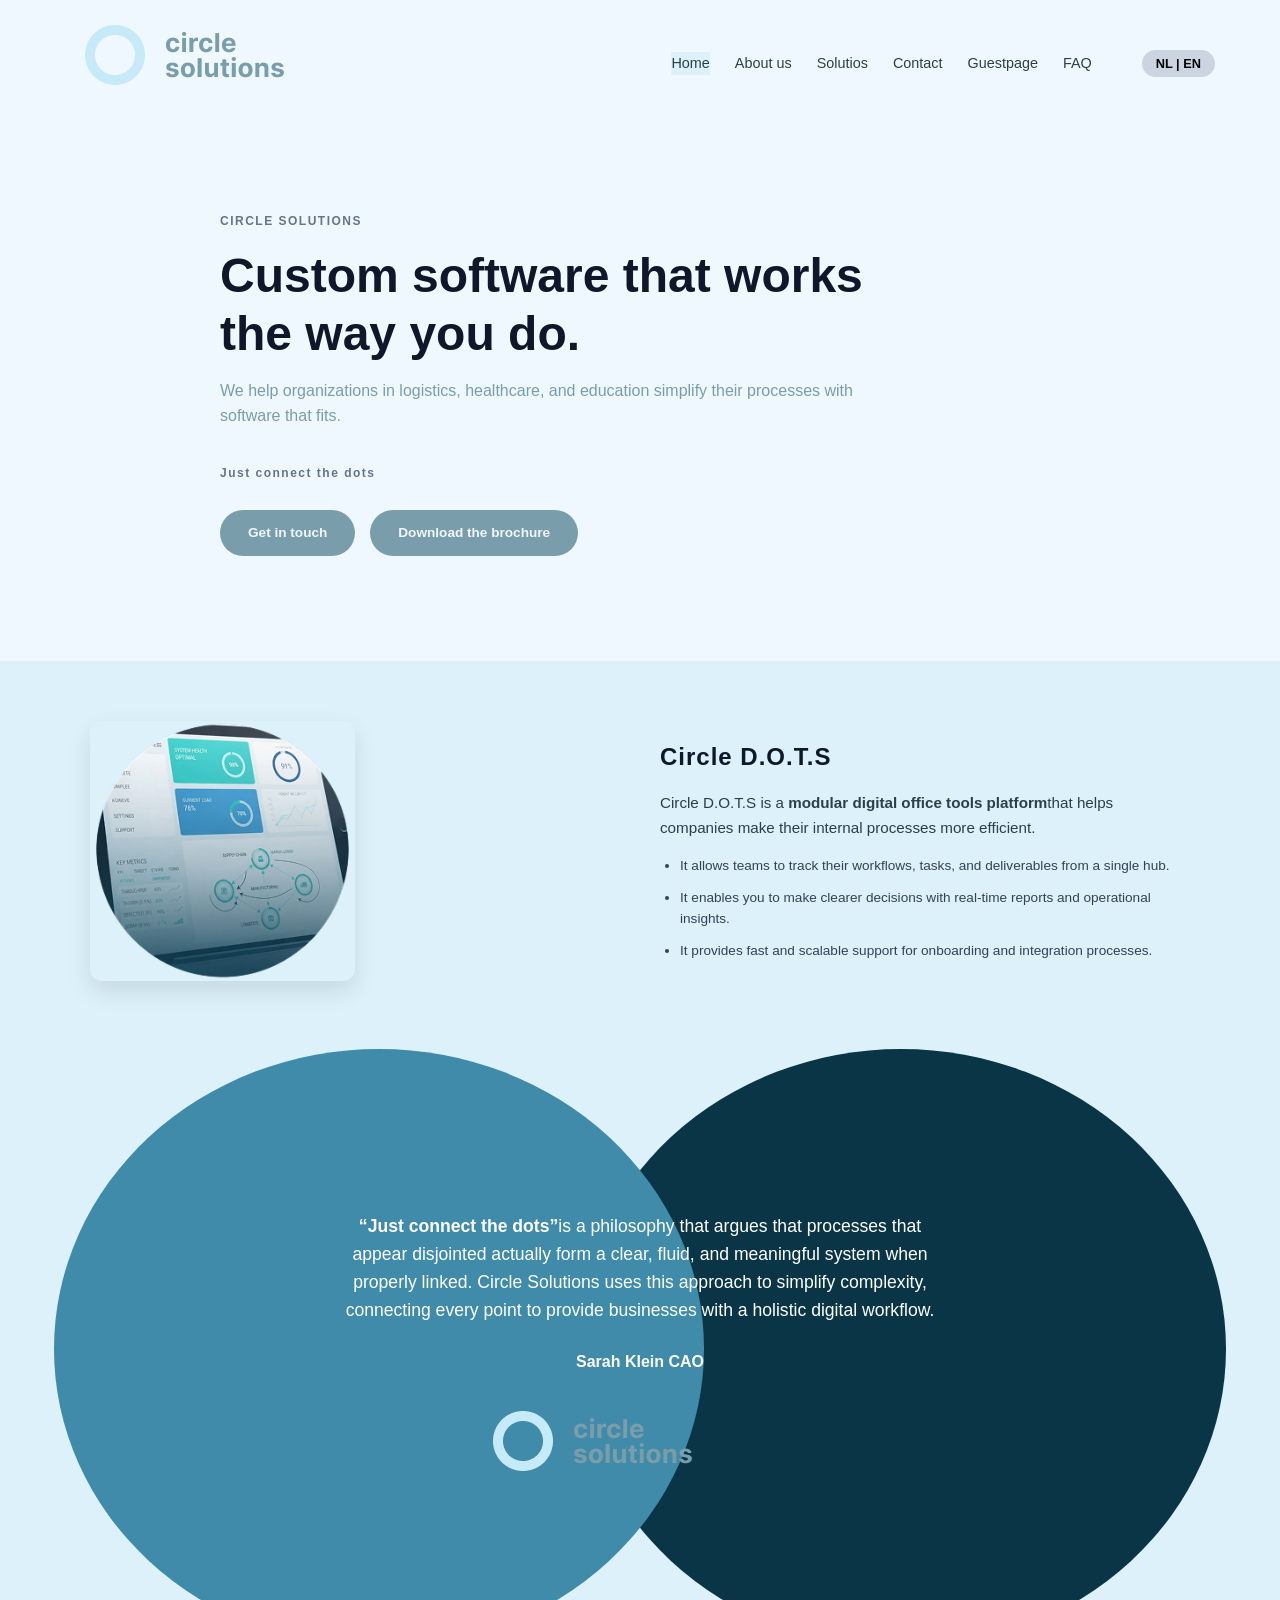
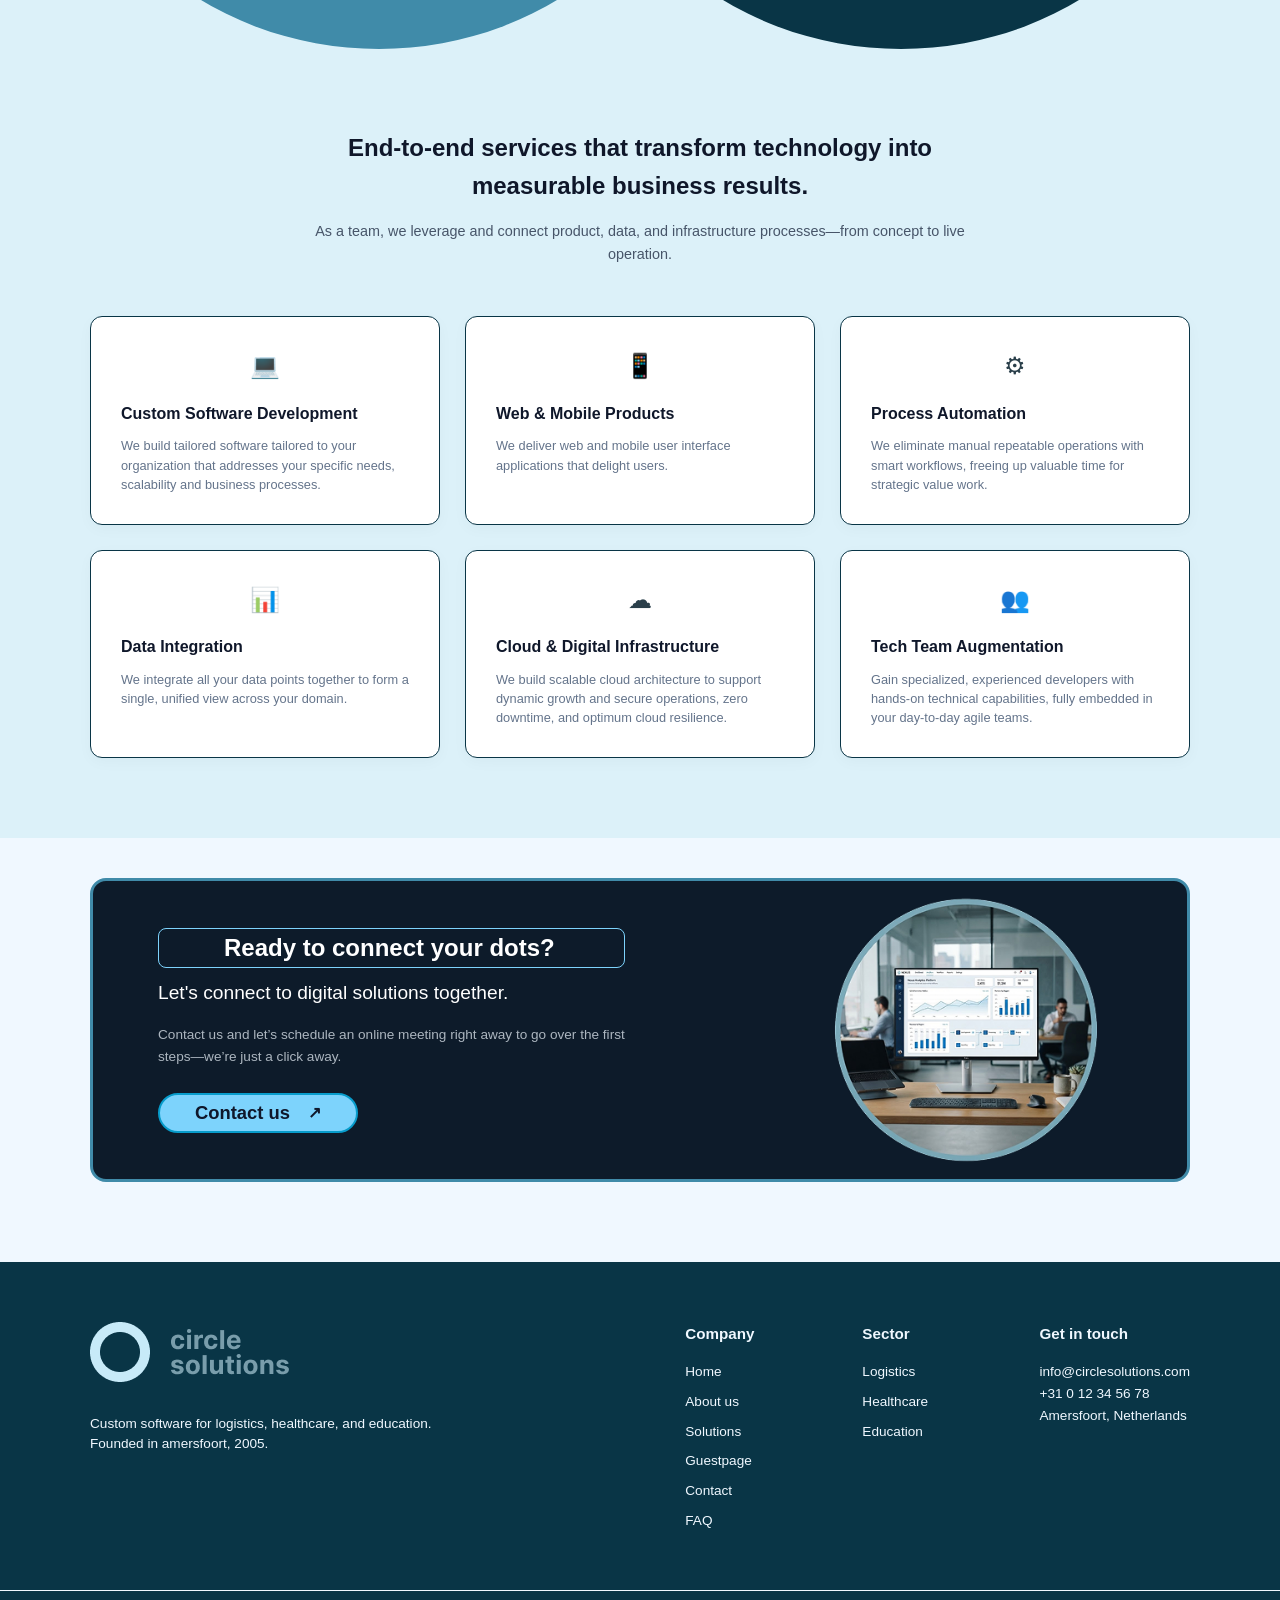
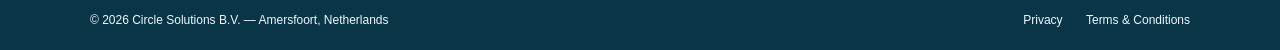
==== commit 15b5b4aa: "header FAQ page" ====
--- a/index.html
+++ b/index.html
@@ -11,17 +11,17 @@
     <!-- NAVBAR -->
      <header class="navbar">
 <div class="nav-container">
-<a href="pages/index.html" class="logo">
-    <img src="images/LOGO.png" alt="" class="logo-img">
+<a href="index.html" class="logo">
+    <img src="LOGO.png" alt="" class="logo-img">
 </a>
 
     <nav class="nav-links">
-        <a href="pages/index.html" class="active">Home</a>
-        <a href="pages/about.html">About us</a>
-        <a href="pages/solutions.html">Solutios</a>
-        <a href="pages/contact.html">Contact</a>
-        <a href="pages/guestbook.php">Guestpage</a>
-        <a href="pages/faq.html">FAQ</a>
+        <a href="index.html" class="active">Home</a>
+        <a href="about.html">About us</a>
+        <a href="solutions.html">Solutios</a>
+        <a href="contact.html">Contact</a>
+        <a href="guestbook.html">Guestpage</a>
+        <a href="faq.html">FAQ</a>
         <br>
         <button class="btn-lang"> NL | EN </button>
 </nav>
@@ -37,7 +37,7 @@
       <p>We help organizations in logistics, healthcare, and education simplify their processes with software that fits.</p><span class="sub-title">Just connect the dots</span>
       <BR></BR>
       <div class="hero-buttons">
-        <a href="pages/contact.html" class="btn btn-primary">Get in touch</a>
+        <a href="contact.html" class="btn btn-primary">Get in touch</a>
         <a href="#" class="btn btn-secondary">Download the brochure</a>
       </div>
       
@@ -49,18 +49,12 @@
 
   <section class="dots-section">
   <div class="container grid-2">
-    
-    <span class="badge">
-  <span class="dot"></span>
-  CIRCLE D.O.T.S.
-</span>
-
   <div class="dots-image">
-  <img src="images/DOT.png" alt="">
+  <img src="DOT.png" alt="">
 </div>
 <div class="dots-content">
     <h2>Circle D.O.T.S</h2>
-    <p class="lead">  <strong> Circle D.O.T.S is a modular digital office tools platform that helps companies make their internal processes more efficient.</strong></p>
+    <p class="lead">Circle D.O.T.S is a  <strong>modular digital office tools platform</strong>that helps companies make their internal processes more efficient.</p>
     <ul>
         <li>It allows teams to track their workflows, tasks, and deliverables from a single hub.</li>
         <li>It enables you to make clearer decisions with real-time reports and operational insights.</li>
@@ -84,7 +78,7 @@
                 <div class="quote-author">
                     <span class="author-name">Sarah Klein CAO</span>
                         <br>
-                        <img src="images/LOGO.png" alt="">
+                        <img src="LOGO.png" alt="">
                     </div>
                 </div>
             </div>
@@ -102,38 +96,38 @@
         <div class="service-card">
             <div class="card-icon"> &#128187; </div>
             <h3>Custom Software Development</h3>
-            <p>We transform your organization’s unique business rules into secure, sustainable, and scalable products.</p>
+            <p>We build tailored software tailored to your organization that addresses your specific needs, scalability and business processes.</p>
              </div>
 
              <div class="service-card">
             <div class="card-icon"> &#128241; </div>
             <h3>Web & Mobile Products</h3>
-            <p>We develop user-friendly, high-performance web platforms and mobile apps.</p>
+            <p>We deliver web and mobile user interface applications that delight users.</p>
              </div>
 
              <div class="service-card">
             <div class="card-icon"> &#9881; </div>
             <h3>Process Automation</h3>
-            <p>We streamline repetitive operations with smart workflows, reducing the margin for error and lowering costs.</p>
+            <p>We eliminate manual repeatable operations with smart workflows, freeing up valuable time for strategic value work.</p>
              </div>
 
              <div class="service-card">
             <div class="card-icon"> &#128202; </div>
             <h3>Data Integration</h3>
-            <p>We integrate all your critical business systems into a single, reliable real-time data stream.</p>
+            <p>We integrate all your data points together to form a single, unified view across your domain.</p>
              </div>
 
 
              <div class="service-card">
             <div class="card-icon"> &#9729; </div>
             <h3>Cloud & Digital Infrastructure</h3>
-            <p>We build cloud architectures ready for growth, modern operational processes, and observable infrastructures.</p>
+            <p>We build scalable cloud architecture to support dynamic growth and secure operations, zero downtime, and optimum cloud resilience.</p>
              </div>
 
              <div class="service-card">
             <div class="card-icon"> &#128101; </div>
             <h3>Tech Team Augmentation</h3>
-            <p>From roadmaps to modernization, we offer clear decision-making mechanisms that reduce technical risks. In addition, we provide an online support option.</p>
+            <p>Gain specialized, experienced developers with hands-on technical capabilities, fully embedded in your day-to-day agile teams.</p>
              </div>
       </div>
     </div>
@@ -147,45 +141,45 @@
             <h2>Ready to connect your dots?</h2>
             <h3>Let's connect to digital solutions together.</h3>
             <p>Contact us and let’s schedule an online meeting right  away to go over the first steps—we’re just a click away.</p>
-            <a href="pages/contact.html" class="contact-btn">
+            <a href="contact.html" class="contact-btn">
   <span>Contact us</span>
   <span class="arrow">↗</span>
 </a>
 </div>
         <div class="cta-image">
-            <img src="images/Ürün arayüzü.png" alt="">
+            <img src="Ürün arayüzü.png" alt="">
             </div>
             </div>
             </div>
  </section>
 
- <!-- FOOTER --> 
+ <!-- FOOTER -->
 
  <footer class="footer">
     <div class="container footer-grid">
       <div class="footer-brand">
         <div class="logo light">
-          <span class="logo-icon"></span><img src="images/LOGO.png" alt="">
+          <span class="logo-icon"></span><img src="LOGO.png" alt="">
         </div>
         <p>Custom software for logistics, healthcare, and education. <br>Founded in amersfoort, 2005.</p>
       </div>
       <div class="footer-col">
         <h4>Company</h4>
         <ul>
-          <li><a href="pages/index.html">Home</a></li>
-          <li><a href="pages/about.html">About us</a></li>
-          <li><a href="pages/solutions.html">Solutions</a></li>
-          <li><a href="pages/guestpage.html">Guestpage</a></li>
-          <li><a href="pages/contact.html">Contact</a></li>
-          <li><a href="pages/faq.html">FAQ</a></li>
+          <li><a href="index.html">Home</a></li>
+          <li><a href="about.html">About us</a></li>
+          <li><a href="solutions.html">Solutions</a></li>
+          <li><a href="guestpage.html">Guestpage</a></li>
+          <li><a href="contact.html">Contact</a></li>
+          <li><a href="faq.html">FAQ</a></li>
         </ul>
       </div>
       <div class="footer-col">
         <h4>Sector</h4>
         <ul>
-          <li><a href="pages/solutions.html">Logistics</a></li>
-          <li><a href="pages/solutions.html">Healthcare</a></li>
-          <li><a href="pages/solutions.html">Education</a></li>
+          <li><a href="solutions.html">Logistics</a></li>
+          <li><a href="solutions.html">Healthcare</a></li>
+          <li><a href="solutions.html">Education</a></li>
         </ul>
       </div>
       <div class="footer-col">
@@ -197,10 +191,10 @@
     </div>
     <div class="footer-bottom">
       <div class="container flex-between">
-        <p>&copy; 2026 Circle Solutions B.V. — Amersfoort, Netherlands</p>
+        <p> &copy; 2026 Circle Solutions B.V. — Amersfoort, Netherlands</p>
         <div class="legal-links">
-          <a href="pages/privacy.html">Privacy</a>
-          <a href="pages/terms.html">Terms & Conditions</a>
+          <a href="privacy.html">Privacy</a>
+          <a href="terms.html">Terms & Conditions</a>
         </div>
       </div>
     </div>
--- a/css/style.css
+++ b/css/style.css
@@ -66,17 +66,12 @@
     font-weight: 500;
     color:#2A3F4A ;
     transition: color 0.2s;
-    padding: 8px 15px; 
-  transition: all 0.2s ease;
-   border-radius: 40px;
 }
 
 .nav-links a.active, 
 .nav-links a:hover {
   background-color: rgb(220 241 249 );
-  transform: scale(1.08);
-  transition: all 0.2s ease;
-  padding: 12px 20px;
+  border-radius: 10;
   
 }
 
@@ -94,8 +89,8 @@
 .hero {
     position: relative;
     width: 100%;
-    min-height: 500px; /* Alanın sıkışmaması için yükseklik */
-    background: url('../images/BACKG.png') no-repeat center center / cover;
+    min-height: 500px; /* Alanın sıkışmaması için yükseklik verdik */
+    background: url('BACKG.png') no-repeat center center / cover;
     display: flex;
     flex-direction: column;
     justify-content: center;
@@ -106,7 +101,7 @@
 }
 .hero-container {
   max-width: 700px;
-  margin-left: 100px; 
+  margin-left: 100px; /* Görseldeki sol hizalamaya uygun */
 }
 
 .sub-title {
@@ -159,56 +154,17 @@
   
 }
 
-
-.dots-section .container.grid-2 {
-  position: relative;
-}
-
-.dots-section .badge {
-  position: absolute;
-  top: -80px;
-  right: 20px;
-  z-index: 5;
-}
-
-.badge {
-  display: inline-flex;
-  align-items: center;
-  gap: 10px; 
-  background-color: #122836; 
-  color: #ffffff;
-  font-weight: 700;
-  font-size: 0.85rem;
-  letter-spacing: 0.5px;
-  padding: 10px 22px;
-  border-radius: 20px; 
-  width: fit-content;
-}
-
-/* Little point */
-
-.badge .dot {
-  width: 10px;
-  height: 10px;
-  background-color: rgb(220 241 249 ); 
-  border-radius: 50%; 
-  display: inline-block;
-}
-
 .grid-2 {
   display: grid;
   grid-template-columns: 1fr 1fr;
-  gap: 0px;
+  gap: 40px;
   align-items: center;
 }
-
 
 .dots-image img {
   width: 50%;
   border-radius: 12px;
-  margin-left: 90px;
-  justify-content: flex-start;
-  
+  box-shadow: 0 10px 25px rgba(0,0,0,0.1);
 }
 
 .dots-content h2 {
@@ -217,23 +173,21 @@
   letter-spacing: 1px;
   margin-bottom: 15px;
   color: #0f172a;
-  margin-right: 150px;
 }
 
 .dots-content .lead {
   font-size: 0.95rem;
-  margin-right: 150px;
+  margin-bottom: 15px;
 }
 .dots-content ul {
   list-style-type: disc;
-  padding-left: 0px;
-  margin-right: 100px;
+  padding-left: 20px;
 }
 
 .dots-content li {
   font-size: 0.85rem;
+  margin-bottom: 10px;
   color: #334155;
- 
 }
 
 /* --- QUOTE SECTION --- */
@@ -260,7 +214,7 @@
 }
 
 .circle-left{
-    background-color:# ;
+    background-color:#093546;
    left: 45%;
     transform: translate(-58%, -50%); 
     z-index: 1;
@@ -289,28 +243,13 @@
 }
 
 .quote-author {
-  margin-top: 20px;
-  display: flex;
-  flex-direction: column;  
-  align-items: flex-end;   
-  text-align: right;
-}
-
+    margin-top: 15px;
+}
 
 .author-name {
     font-weight: bold;
     display:block;
     margin-bottom: 10px;
-    color: aliceblue;
-    font-size: 1.1rem;
-}
-
-
-.author-logo {
-  max-width: 100px;  
-  max-height: 30px;      
-  height: auto;
-  display: block;
 }
 
 
@@ -535,5 +474,4 @@
     border-radius: 20px;
     padding: 40px 20px;
   }
-  
 }
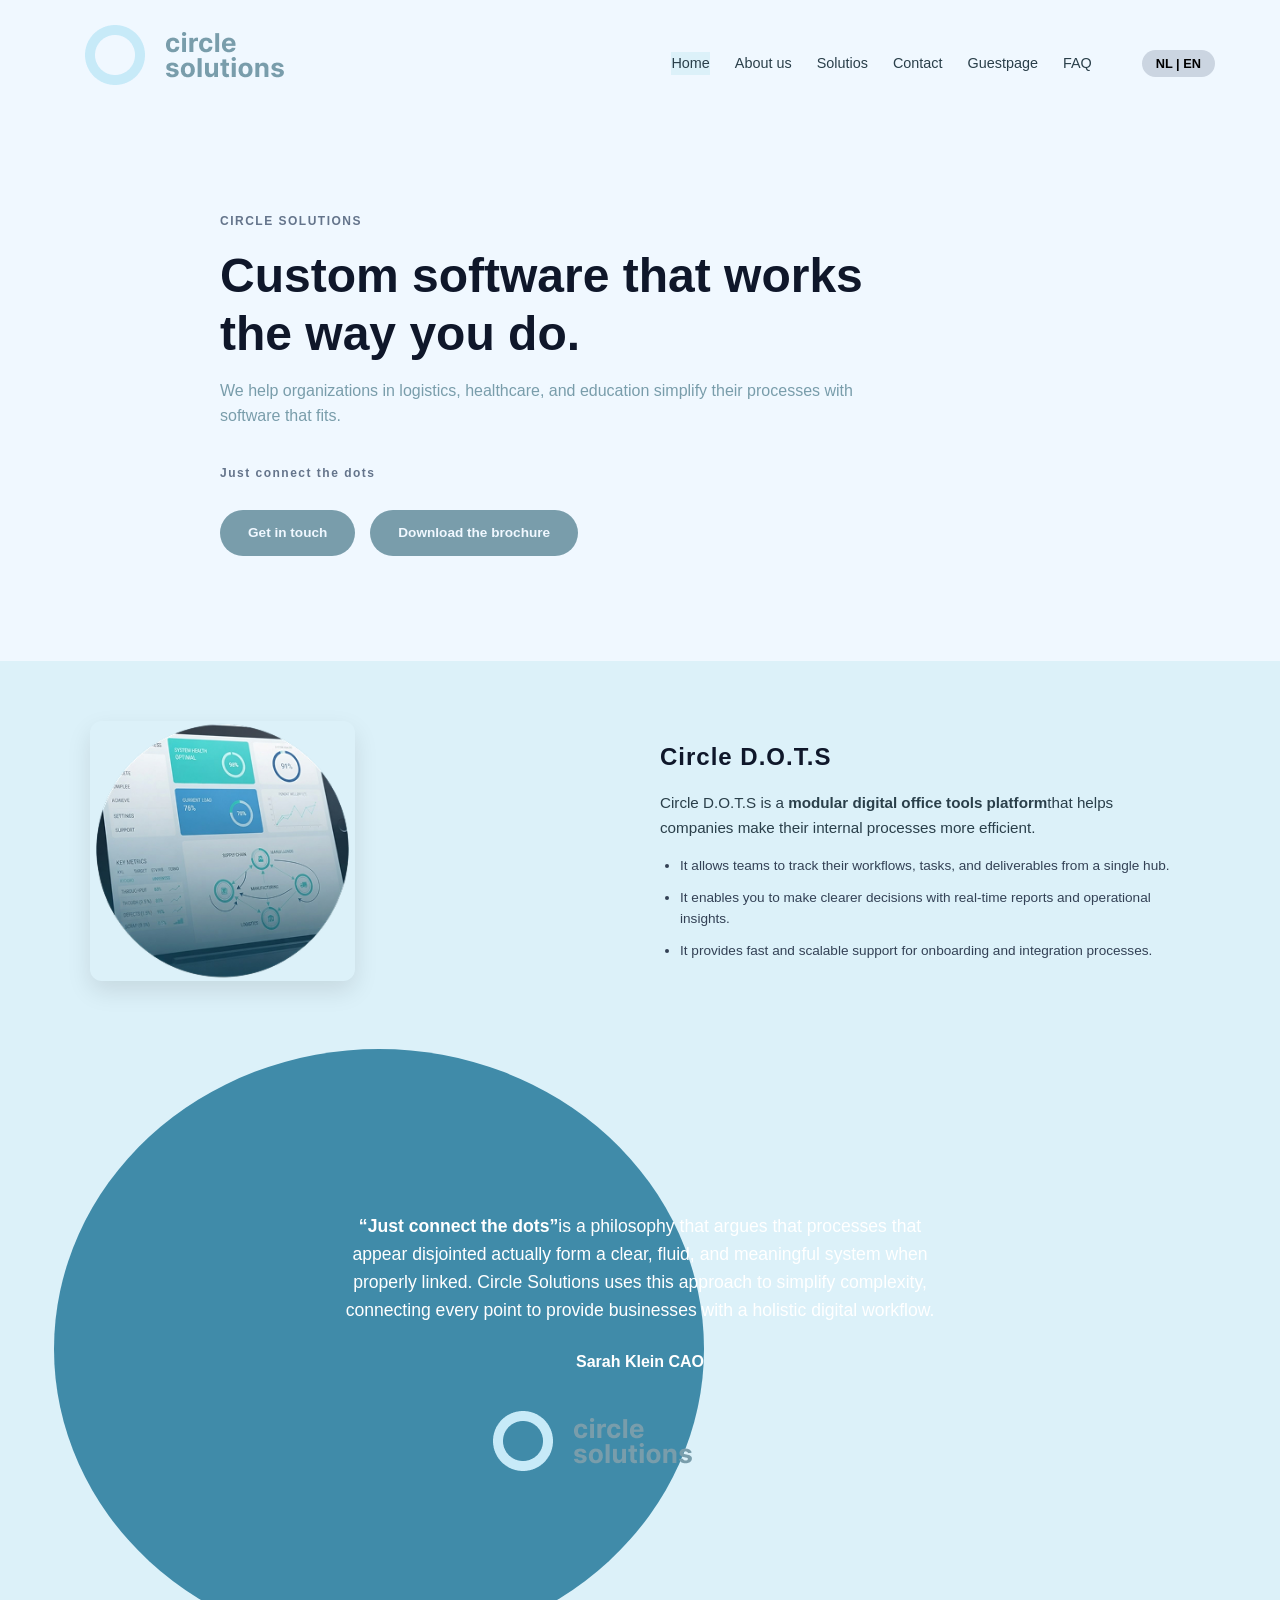
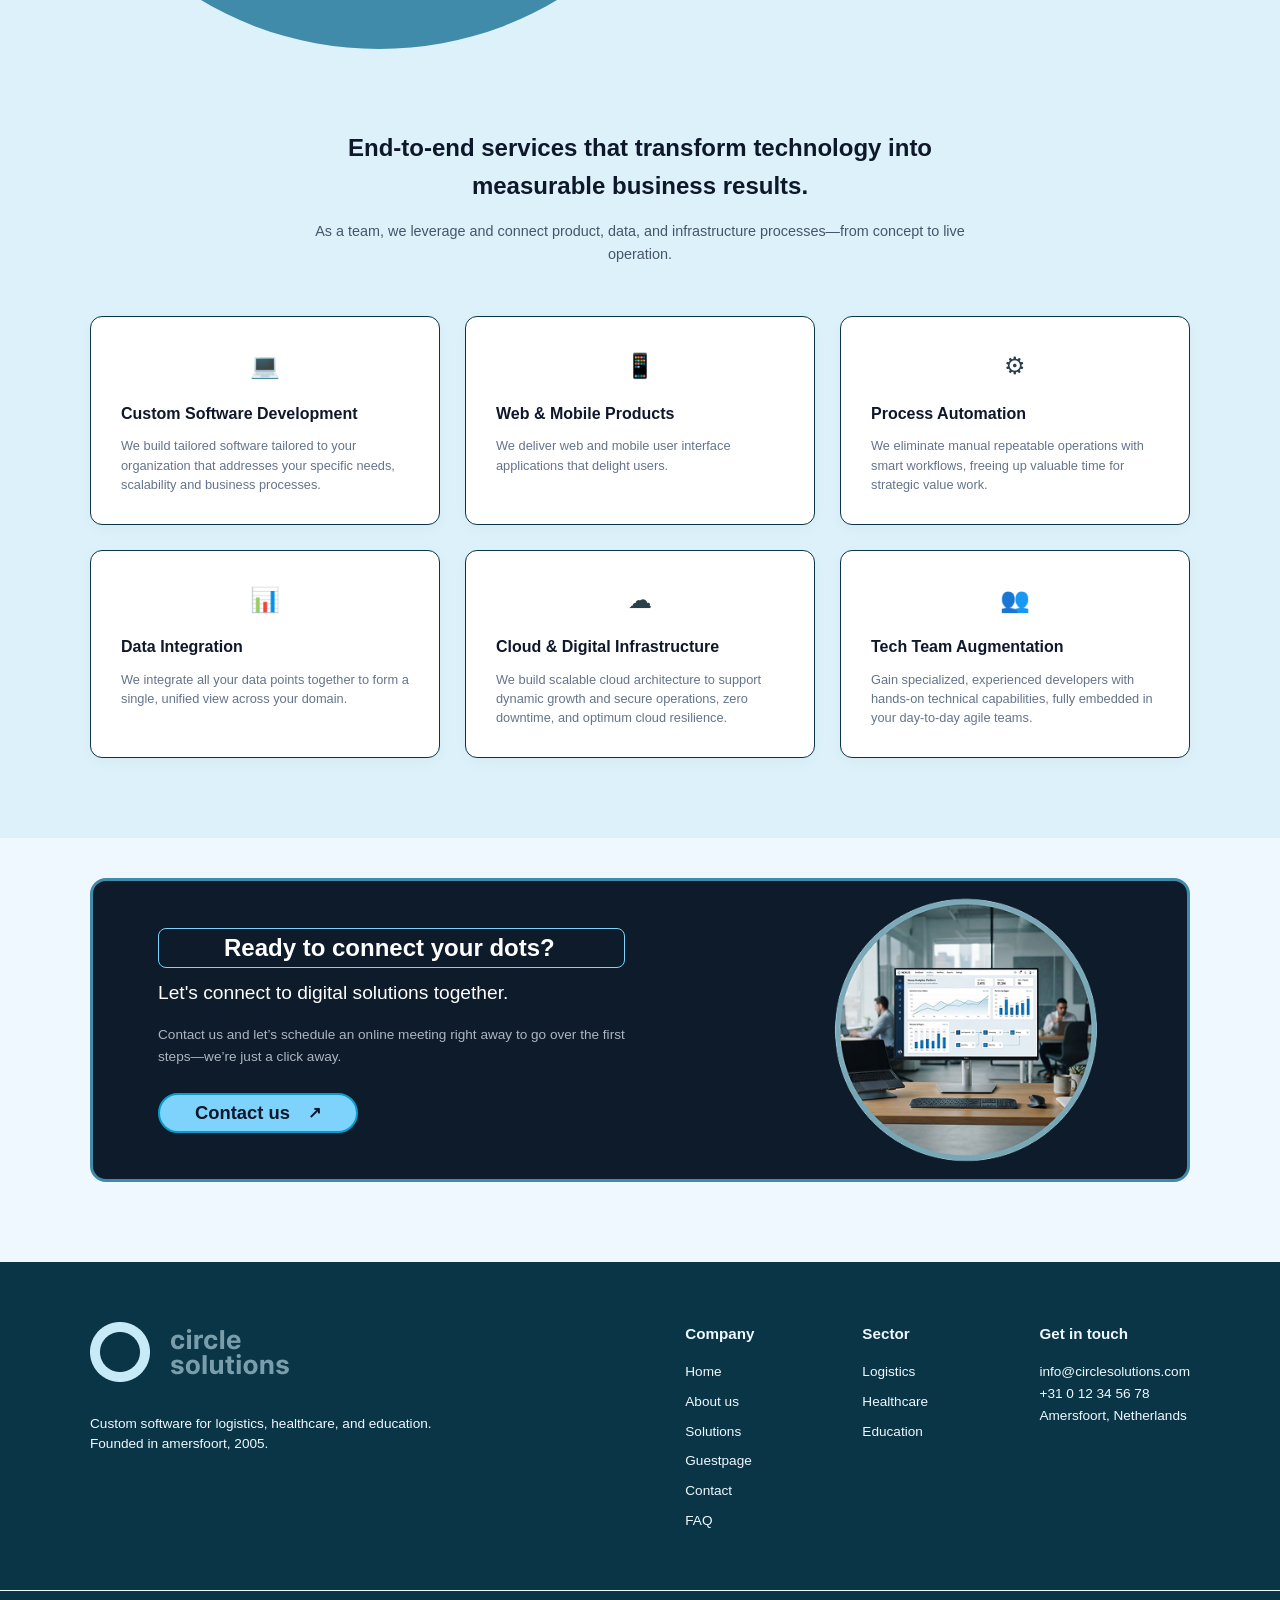
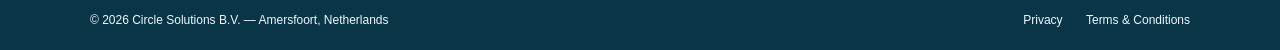
==== commit db788e76: "guestbookphp" ====
--- a/index.html
+++ b/index.html
@@ -11,17 +11,17 @@
     <!-- NAVBAR -->
      <header class="navbar">
 <div class="nav-container">
-<a href="index.html" class="logo">
-    <img src="LOGO.png" alt="" class="logo-img">
+<a href="pages/index.html" class="logo">
+    <img src="images/LOGO.png" alt="" class="logo-img">
 </a>
 
     <nav class="nav-links">
-        <a href="index.html" class="active">Home</a>
-        <a href="about.html">About us</a>
-        <a href="solutions.html">Solutios</a>
-        <a href="contact.html">Contact</a>
-        <a href="guestbook.html">Guestpage</a>
-        <a href="faq.html">FAQ</a>
+        <a href="pages/index.html" class="active">Home</a>
+        <a href="pages/about.html">About us</a>
+        <a href="pages/solutions.html">Solutios</a>
+        <a href="pages/contact.html">Contact</a>
+        <a href="pages/guestbook.php">Guestpage</a>
+        <a href="pages/faq.html">FAQ</a>
         <br>
         <button class="btn-lang"> NL | EN </button>
 </nav>
@@ -37,7 +37,7 @@
       <p>We help organizations in logistics, healthcare, and education simplify their processes with software that fits.</p><span class="sub-title">Just connect the dots</span>
       <BR></BR>
       <div class="hero-buttons">
-        <a href="contact.html" class="btn btn-primary">Get in touch</a>
+        <a href="pages/contact.html" class="btn btn-primary">Get in touch</a>
         <a href="#" class="btn btn-secondary">Download the brochure</a>
       </div>
       
@@ -141,7 +141,7 @@
             <h2>Ready to connect your dots?</h2>
             <h3>Let's connect to digital solutions together.</h3>
             <p>Contact us and let’s schedule an online meeting right  away to go over the first steps—we’re just a click away.</p>
-            <a href="contact.html" class="contact-btn">
+            <a href="pages/contact.html" class="contact-btn">
   <span>Contact us</span>
   <span class="arrow">↗</span>
 </a>
@@ -153,7 +153,7 @@
             </div>
  </section>
 
- <!-- FOOTER -->
+ <!-- FOOTER --> 
 
  <footer class="footer">
     <div class="container footer-grid">
@@ -166,20 +166,20 @@
       <div class="footer-col">
         <h4>Company</h4>
         <ul>
-          <li><a href="index.html">Home</a></li>
-          <li><a href="about.html">About us</a></li>
-          <li><a href="solutions.html">Solutions</a></li>
-          <li><a href="guestpage.html">Guestpage</a></li>
-          <li><a href="contact.html">Contact</a></li>
-          <li><a href="faq.html">FAQ</a></li>
+          <li><a href="pages/index.html">Home</a></li>
+          <li><a href="pages/about.html">About us</a></li>
+          <li><a href="pages/solutions.html">Solutions</a></li>
+          <li><a href="pages/guestpage.html">Guestpage</a></li>
+          <li><a href="pages/contact.html">Contact</a></li>
+          <li><a href="pages/faq.html">FAQ</a></li>
         </ul>
       </div>
       <div class="footer-col">
         <h4>Sector</h4>
         <ul>
-          <li><a href="solutions.html">Logistics</a></li>
-          <li><a href="solutions.html">Healthcare</a></li>
-          <li><a href="solutions.html">Education</a></li>
+          <li><a href="pages/solutions.html">Logistics</a></li>
+          <li><a href="pages/solutions.html">Healthcare</a></li>
+          <li><a href="pages/solutions.html">Education</a></li>
         </ul>
       </div>
       <div class="footer-col">
@@ -193,8 +193,8 @@
       <div class="container flex-between">
         <p> &copy; 2026 Circle Solutions B.V. — Amersfoort, Netherlands</p>
         <div class="legal-links">
-          <a href="privacy.html">Privacy</a>
-          <a href="terms.html">Terms & Conditions</a>
+          <a href="pages/privacy.html">Privacy</a>
+          <a href="pages/terms.html">Terms & Conditions</a>
         </div>
       </div>
     </div>
--- a/css/style.css
+++ b/css/style.css
@@ -214,7 +214,7 @@
 }
 
 .circle-left{
-    background-color:#093546;
+    background-color:# ;
    left: 45%;
     transform: translate(-58%, -50%); 
     z-index: 1;
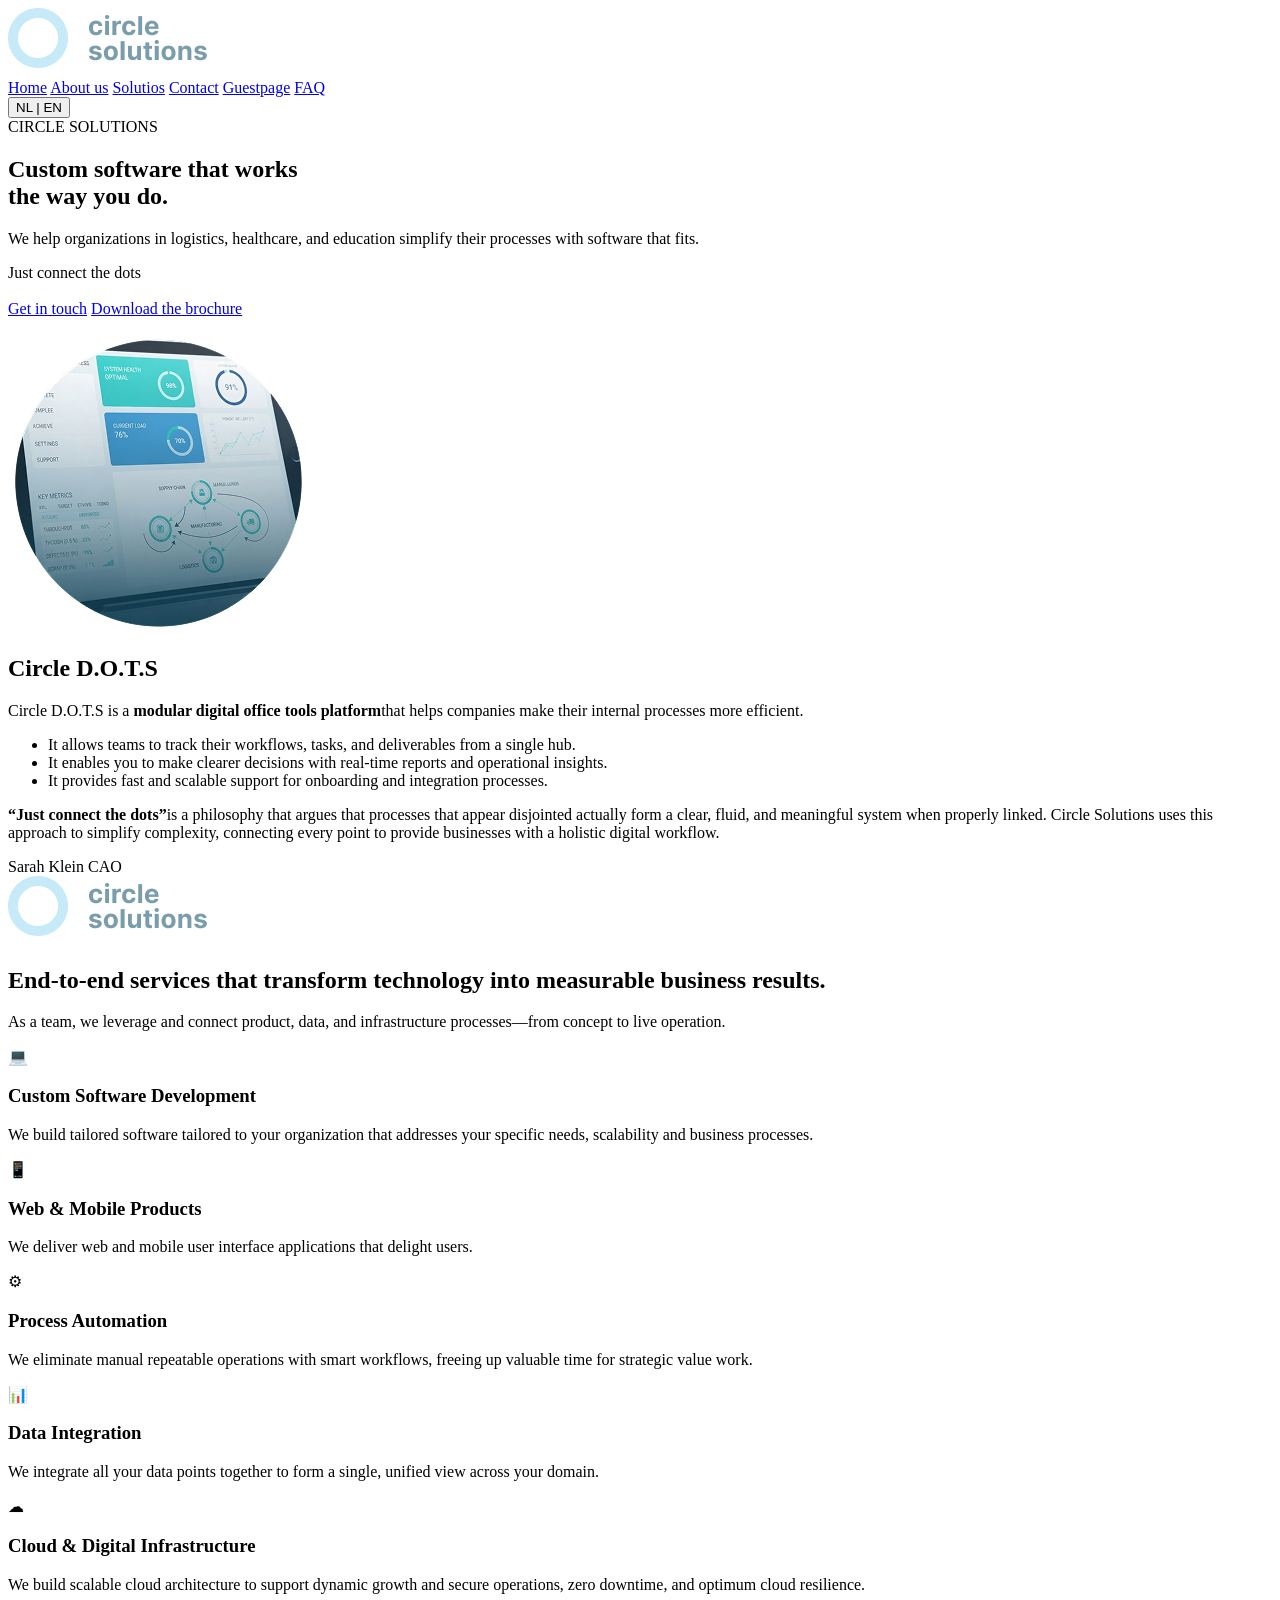
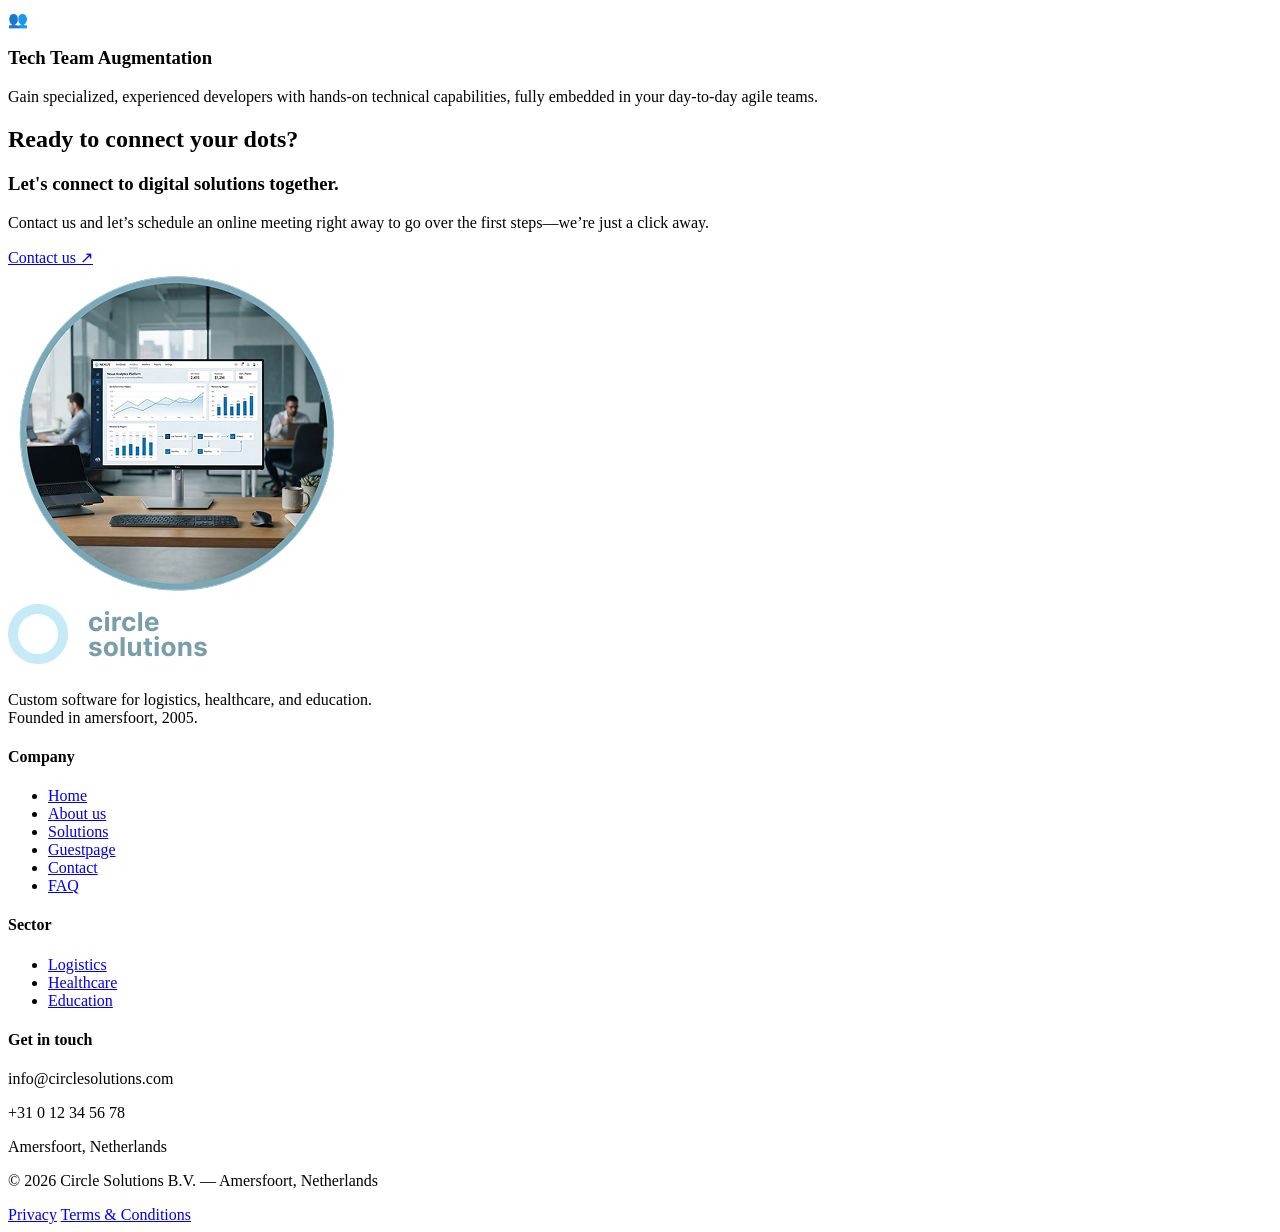
==== commit 57866759: "Solved the navigator" ====
--- a/index.html
+++ b/index.html
@@ -16,12 +16,12 @@
 </a>
 
     <nav class="nav-links">
-        <a href="pages/index.html" class="active">Home</a>
-        <a href="pages/about.html">About us</a>
-        <a href="pages/solutions.html">Solutios</a>
-        <a href="pages/contact.html">Contact</a>
-        <a href="pages/guestbook.php">Guestpage</a>
-        <a href="pages/faq.html">FAQ</a>
+        <a href="index.html" class="active">Home</a>
+        <a href="/src/pages/about.html">About us</a>
+        <a href="/src/pages/solutions.html">Solutios</a>
+        <a href="/src/pages/contact.html">Contact</a>
+        <a href="/src/pages/guestbook.php">Guestpage</a>
+        <a href="/src/pages/faq.html">FAQ</a>
         <br>
         <button class="btn-lang"> NL | EN </button>
 </nav>
